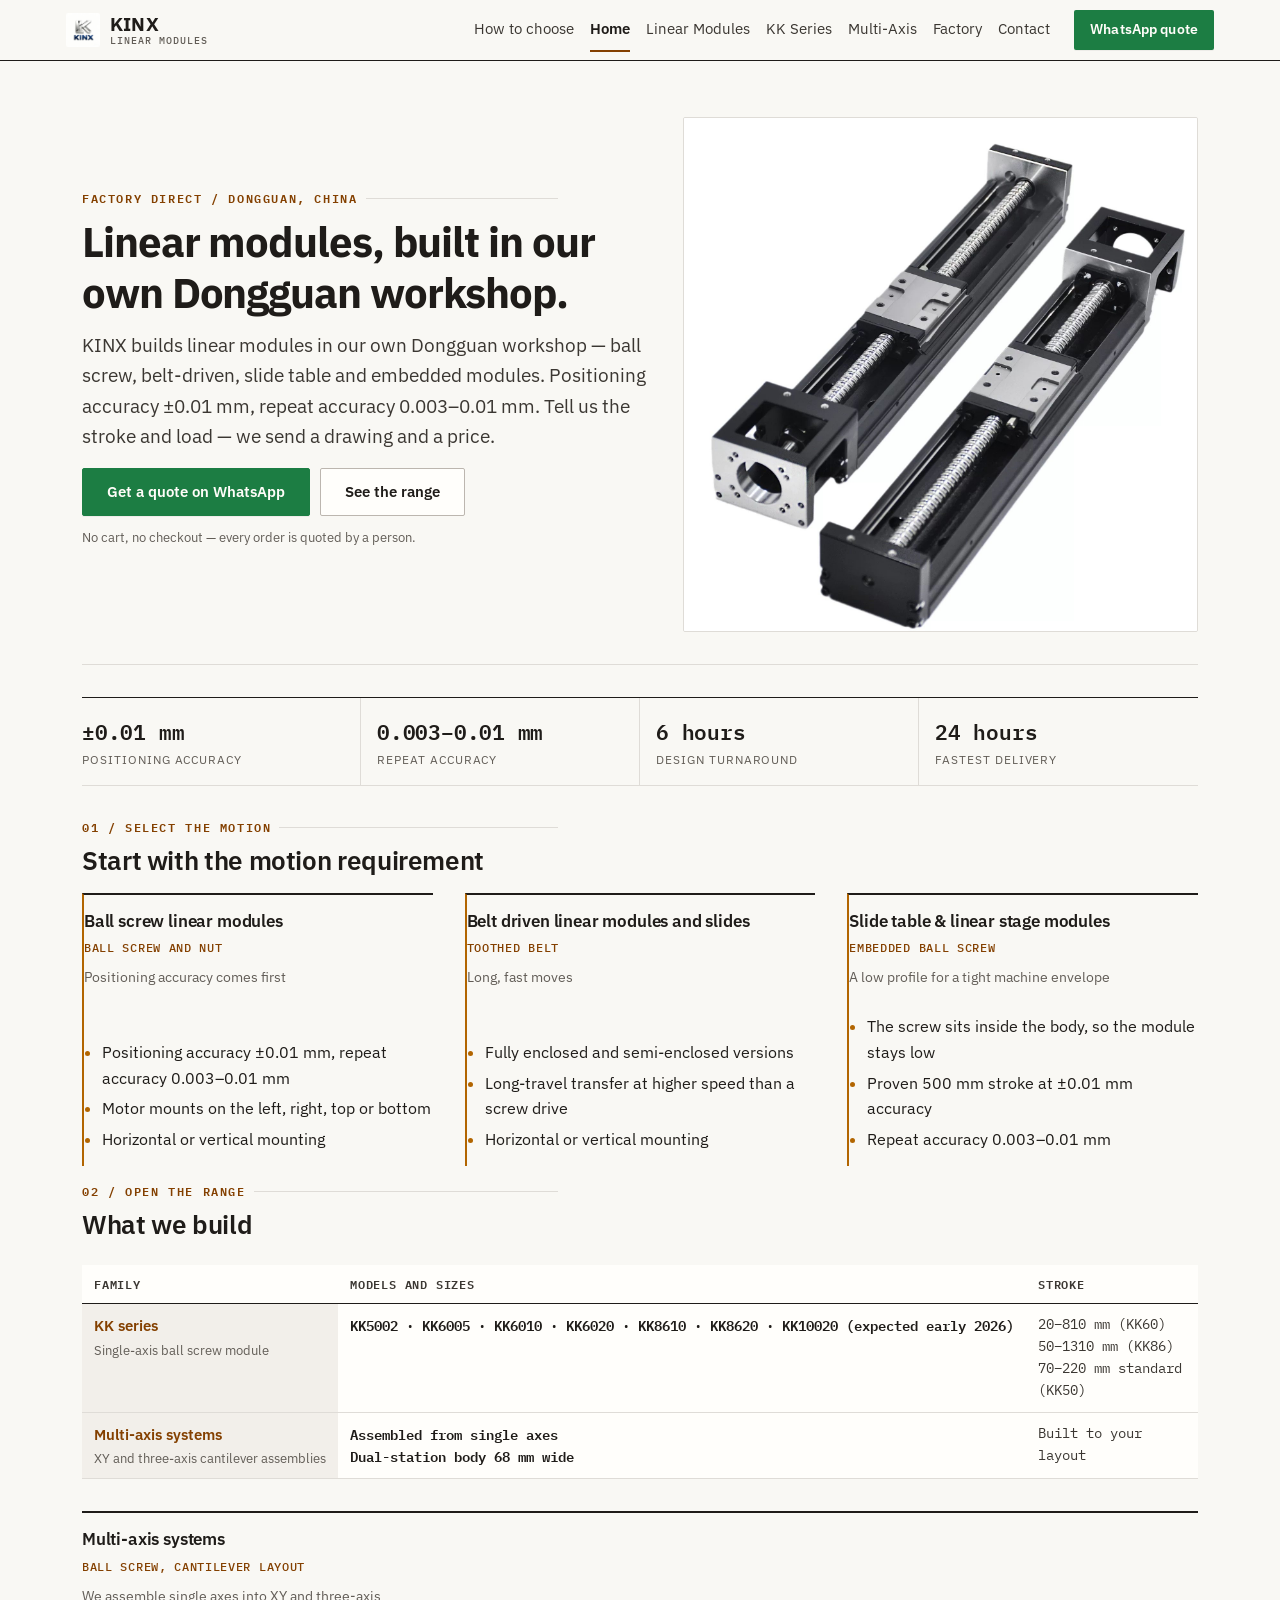
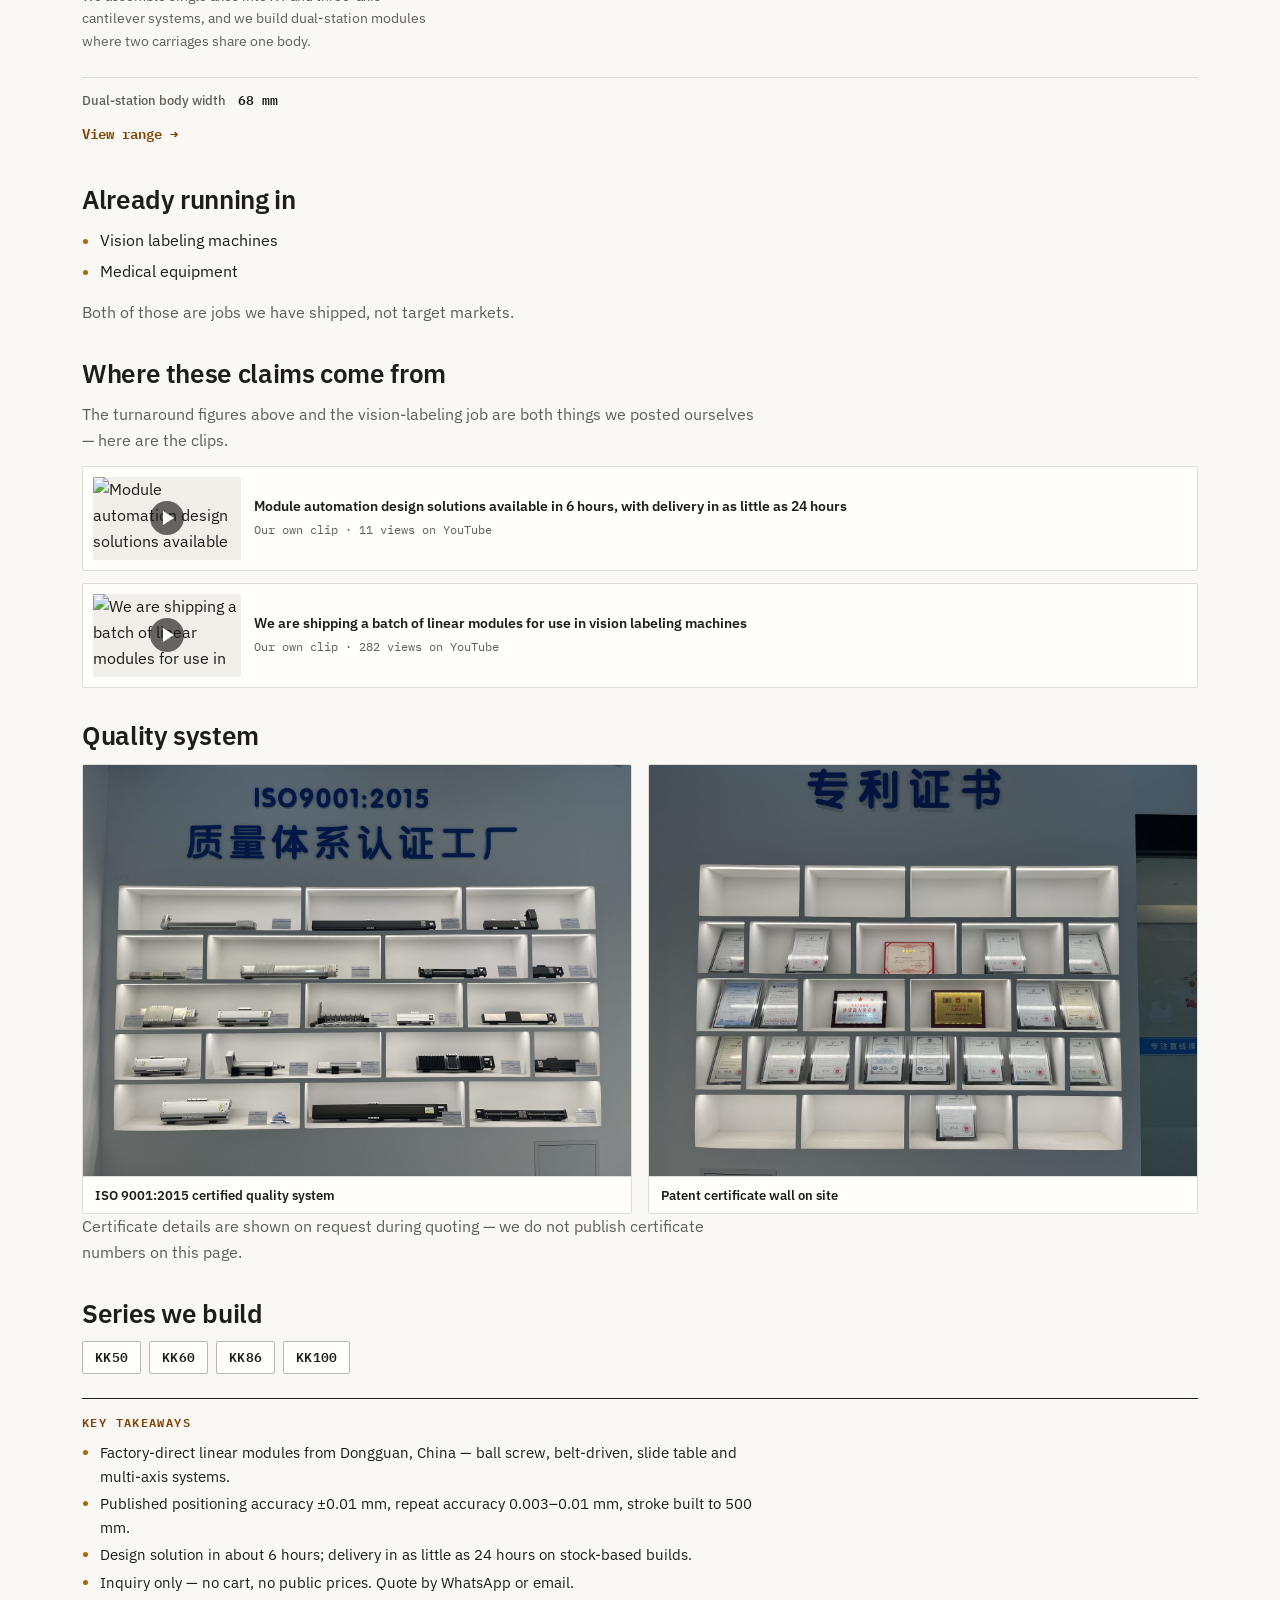
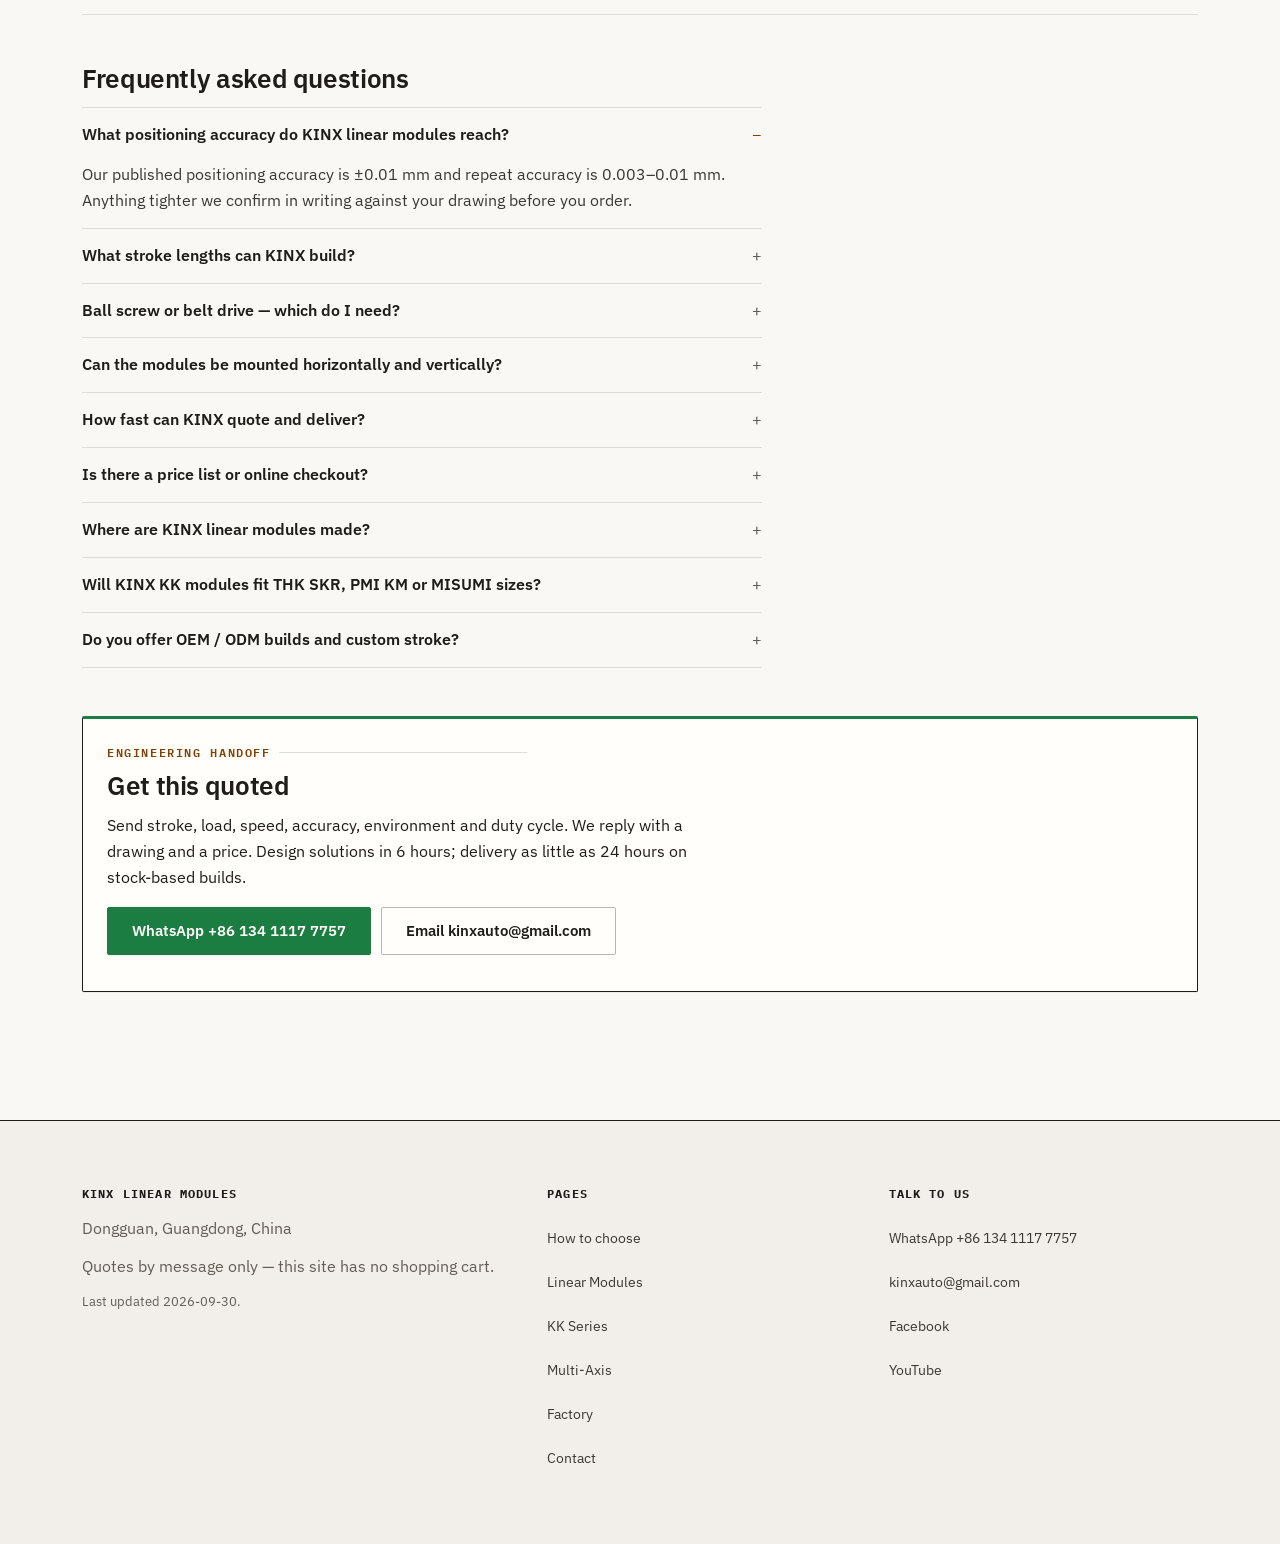
==== index.html @ 72ea3828 "KINX linear modules site — production build Factory-direct linear modules from Dongguan, China. 10 p" ====
<!DOCTYPE html>
<html lang="en"><head>
<meta charset="utf-8">
<meta name="viewport" content="width=device-width,initial-scale=1">
<title>KINX Linear Modules — Factory in Dongguan, China</title>
<meta name="description" content="Factory-direct linear modules from Dongguan, China. Ball screw, belt-driven and slide table modules for testing machines, packaging equipment and…">
<link rel="icon" href="assets/kinx-favicon.jpg" type="image/jpeg">
<link rel="canonical" href="https://hello532.github.io/kinxfa/">
<meta property="og:type" content="website">
<meta property="og:title" content="KINX Linear Modules — Factory in Dongguan, China">
<meta property="og:description" content="Factory-direct linear modules from Dongguan, China. Ball screw, belt-driven and slide table modules for testing machines, packaging equipment and gantry automation systems. ±0.01 mm accuracy, design in 6 hours. No online checkout.">
<meta property="og:image" content="https://hello532.github.io/kinxfa/assets/kinx-322.jpg">
<meta property="og:locale" content="en">
<meta name="twitter:card" content="summary_large_image">
<link rel="stylesheet" href="style.css">
<script type="application/ld+json">{"@context":"https://schema.org","@graph":[{"@type":"Organization","@id":"https://hello532.github.io/kinxfa/#org","name":"KINX","alternateName":"KINX Linear Modules","url":"https://hello532.github.io/kinxfa/","address":{"@type":"PostalAddress","addressLocality":"Dongguan","addressRegion":"Guangdong","addressCountry":"CN"},"email":"kinxauto@gmail.com","telephone":"+8613411177757","contactPoint":{"@type":"ContactPoint","contactType":"sales","telephone":"+8613411177757","email":"kinxauto@gmail.com","availableLanguage":["en","zh"]},"sameAs":["https://www.facebook.com/kinx.linearmodules","https://www.youtube.com/@KINXFA"],"knowsAbout":["Linear modules","Ball screw modules","Belt driven modules","Slide table modules"]},{"@type":"WebSite","@id":"https://hello532.github.io/kinxfa/#site","url":"https://hello532.github.io/kinxfa/","name":"KINX Linear Modules","publisher":{"@id":"https://hello532.github.io/kinxfa/#org"},"inLanguage":"en","dateModified":"2026-09-30"},{"@type":"FAQPage","mainEntity":[{"@type":"Question","name":"What positioning accuracy do KINX linear modules reach?","acceptedAnswer":{"@type":"Answer","text":"Our published positioning accuracy is ±0.01 mm and repeat accuracy is 0.003–0.01 mm. Anything tighter we confirm in writing against your drawing before you order."}},{"@type":"Question","name":"What stroke lengths can KINX build?","acceptedAnswer":{"@type":"Answer","text":"We have built and published strokes up to 500 mm. Our KK60 and KK86 modules are built to order across 20–810 mm and 50–1310 mm — any length in range, confirmed on a drawing."}},{"@type":"Question","name":"Ball screw or belt drive — which do I need?","acceptedAnswer":{"@type":"Answer","text":"Long, fast moves favour a belt drive; where positioning accuracy comes first, a ball screw is the better choice — a screw pushed too long and too fast will whip. Tell us the stroke, the speed and the accuracy you need and we recommend the drive."}},{"@type":"Question","name":"Can the modules be mounted horizontally and vertically?","acceptedAnswer":{"@type":"Answer","text":"Yes. Horizontal and vertical mounting are both supported. Tell us the orientation and duty cycle so we size the drive correctly."}},{"@type":"Question","name":"How fast can KINX quote and deliver?","acceptedAnswer":{"@type":"Answer","text":"We return a design solution in about 6 hours and can deliver in as little as 24 hours on stock-based builds."}},{"@type":"Question","name":"Is there a price list or online checkout?","acceptedAnswer":{"@type":"Answer","text":"No. KINX is a factory-direct inquiry site with no cart and no public prices. Send stroke, load and orientation by WhatsApp or email and we reply with a drawing and a price."}},{"@type":"Question","name":"Where are KINX linear modules made?","acceptedAnswer":{"@type":"Answer","text":"They are built in our own workshop in Dongguan, Guangdong, China, under an ISO 9001:2015 quality system."}},{"@type":"Question","name":"Will KINX KK modules fit THK SKR, PMI KM or MISUMI sizes?","acceptedAnswer":{"@type":"Answer","text":"Our KK sizes are built to match the mounting dimensions and combined height of the equivalent THK SKR / KR, PMI KM and MISUMI C-KS sizes. We state matching dimensions, not verified interchange — send the brand and part number and we confirm the dimension table on your drawing before you commit. We do not supply original-brand packaging or brand-authorisation papers."}},{"@type":"Question","name":"Do you offer OEM / ODM builds and custom stroke?","acceptedAnswer":{"@type":"Answer","text":"Yes. We build custom stroke and mounting structures to your drawing, and OEM / ODM is available. Send the stroke, load, orientation and any mounting constraint and we come back with a drawing and a price."}}]}]}</script>
</head><body>
<a class="skip-link" href="#main">Skip to content</a>
<header role="banner" class="nav"><div class="navin"><a class="brand" href="index.html"><img class="brandlogo" src="assets/kinx-logo.png" alt="KINX logo" width="36" height="36" loading="eager" decoding="async"><span class="brandtxt">KINX<span>Linear Modules</span></span></a><nav class="links" aria-label="Main"><a href="how-to-choose.html">How to choose</a><a href="index.html" class="on">Home</a><a href="linear-modules.html">Linear Modules</a><a href="kk-modules.html">KK Series</a><a href="multi-axis-systems.html">Multi-Axis</a><a href="factory.html">Factory</a><a href="contact.html">Contact</a></nav><a class="cta" href="https://wa.me/8613411177757?text=Hi%20KINX%2C%20I%20need%20a%20quote%20for%20a%20linear%20module." rel="noopener noreferrer" target="_blank" aria-label="Get a quote on WhatsApp">WhatsApp quote</a></div></header>
<main id="main" class="wrap page page--home">
<section class="hero">
  <div class="herotext">
    <p class="eyebrow">FACTORY DIRECT / DONGGUAN, CHINA</p>
    <h1>Linear modules, built in our own Dongguan workshop.</h1>
    <p class="lead">KINX builds linear modules in our own Dongguan workshop — ball screw,
      belt-driven, slide table and embedded modules. Positioning
      accuracy ±0.01 mm, repeat accuracy 0.003–0.01 mm. Tell us the stroke and
      load — we send a drawing and a price.</p>
    <div class="qbtns">
      <a class="btn wa" href="https://wa.me/8613411177757?text=Hi%20KINX%2C%20I%20need%20a%20quote%20for%20a%20linear%20module." rel="noopener noreferrer" target="_blank" aria-label="Get a quote on WhatsApp">Get a quote on WhatsApp</a>
      <a class="btn" href="linear-modules.html">See the range</a>
    </div>
    <p class="micro">No cart, no checkout — every order is quoted by a person.</p>
  </div>
  <figure class="heroimg"><img src="assets/kinx-322.jpg" alt="KINX ball screw linear module with slide table" loading="eager" decoding="async" width="1600" height="1600"></figure>
</section>

<section class="strip" aria-label="Published figures">
  <div><b>±0.01 mm</b><span>positioning accuracy</span></div>
  <div><b>0.003–0.01 mm</b><span>repeat accuracy</span></div>
  <div><b>6 hours</b><span>design turnaround</span></div>
  <div><b>24 hours</b><span>fastest delivery</span></div>
</section>

<section>
  <div class="section-head"><p class="eyebrow">01 / SELECT THE MOTION</p><h2>Start with the motion requirement</h2></div>
  <div class="pgrid choice-grid"><div class="pcard txt choice-card"><h3>Ball screw linear modules</h3><p class="drv">Ball screw and nut</p><p class="mut">Positioning accuracy comes first</p><ul class="bul"><li>Positioning accuracy ±0.01 mm, repeat accuracy 0.003–0.01 mm</li><li>Motor mounts on the left, right, top or bottom</li><li>Horizontal or vertical mounting</li></ul></div><div class="pcard txt choice-card"><h3>Belt driven linear modules and slides</h3><p class="drv">Toothed belt</p><p class="mut">Long, fast moves</p><ul class="bul"><li>Fully enclosed and semi-enclosed versions</li><li>Long-travel transfer at higher speed than a screw drive</li><li>Horizontal or vertical mounting</li></ul></div><div class="pcard txt choice-card"><h3>Slide table &amp; linear stage modules</h3><p class="drv">Embedded ball screw</p><p class="mut">A low profile for a tight machine envelope</p><ul class="bul"><li>The screw sits inside the body, so the module stays low</li><li>Proven 500 mm stroke at ±0.01 mm accuracy</li><li>Repeat accuracy 0.003–0.01 mm</li></ul></div></div>
</section>

<section>
  <div class="section-head"><p class="eyebrow">02 / OPEN THE RANGE</p><h2>What we build</h2></div>
  <div class="tsc"><table class="spec kktbl ranktbl"><caption class="sr-only">Linear module families built by KINX</caption><thead><tr><th scope="col">Family</th><th scope="col">Models and sizes</th><th scope="col">Stroke</th></tr></thead><tbody><tr><th scope="row"><a href="kk-modules.html">KK series</a><span class="rowsub">Single-axis ball screw module</span></th><td class="models">KK5002 · KK6005 · KK6010 · KK6020 · KK8610 · KK8620 · KK10020 (expected early 2026)</td><td>20–810 mm (KK60)<br>50–1310 mm (KK86)<br>70–220 mm standard (KK50)</td></tr><tr><th scope="row"><a href="multi-axis-systems.html">Multi-axis systems</a><span class="rowsub">XY and three-axis cantilever assemblies</span></th><td class="models">Assembled from single axes<br>Dual-station body 68 mm wide</td><td>Built to your layout</td></tr></tbody></table></div>
  <div class="pgrid range-grid"><a class="pcard txt range-card" href="multi-axis-systems.html"><h3>Multi-axis systems</h3><p class="drv">Ball screw, cantilever layout</p><p class="mut">We assemble single axes into XY and three-axis cantilever systems, and we build dual-station modules where two carriages share one body.</p><dl class="kv"><dt>Dual-station body width</dt><dd>68 mm</dd></dl><span class="more">View range &rarr;</span></a></div>
</section>

<section class="two">
  <div>
    <h2>Already running in</h2>
    <ul class="bul"><li>Vision labeling machines</li><li>Medical equipment</li></ul>
    <p class="mut">Both of those are jobs we have shipped, not target markets.</p>
    <h2>Where these claims come from</h2>
    <p class="mut">The turnaround figures above and the vision-labeling job are both things we
      posted ourselves — here are the clips.</p>
    <div class="vgrid"><a class="vcard" href="https://www.youtube.com/watch?v=16T53HyQXjs" rel="noopener noreferrer" target="_blank" referrerpolicy="no-referrer"><span class="vthumb"><img src="https://i.ytimg.com/vi/16T53HyQXjs/hqdefault.jpg" alt="Module automation design solutions available in 6 hours, with delivery in as little as 24 hours" width="480" height="360" loading="lazy" decoding="async" referrerpolicy="no-referrer"><span class="vplay" aria-hidden="true"></span></span><span class="vmeta"><b>Module automation design solutions available in 6 hours, with delivery in as little as 24 hours</b><em>Our own clip &middot; 11 views on YouTube</em></span></a><a class="vcard" href="https://www.youtube.com/watch?v=_e8v8en61SQ" rel="noopener noreferrer" target="_blank" referrerpolicy="no-referrer"><span class="vthumb"><img src="https://i.ytimg.com/vi/_e8v8en61SQ/hqdefault.jpg" alt="We are shipping a batch of linear modules for use in vision labeling machines" width="480" height="360" loading="lazy" decoding="async" referrerpolicy="no-referrer"><span class="vplay" aria-hidden="true"></span></span><span class="vmeta"><b>We are shipping a batch of linear modules for use in vision labeling machines</b><em>Our own clip &middot; 282 views on YouTube</em></span></a></div>
  </div>
  <div>
    <h2>Quality system</h2>
    <div class="credrow"><figure class="cred"><img src="assets/kinx-355.jpg" alt="ISO 9001:2015 wall signage at the KINX workshop" loading="lazy" decoding="async" width="1600" height="1200"><figcaption>ISO 9001:2015 certified quality system</figcaption></figure><figure class="cred"><img src="assets/kinx-352.jpg" alt="Patent certificate wall inside the KINX factory" loading="lazy" decoding="async" width="1600" height="1200"><figcaption>Patent certificate wall on site</figcaption></figure></div>
    <p class="mut">Certificate details are shown on request during quoting — we do not publish
      certificate numbers on this page.</p>
    <h2>Series we build</h2>
    <ul class="tags"><li>KK50</li><li>KK60</li><li>KK86</li><li>KK100</li></ul>
  </div>
</section>

<aside class="tldr"><h2 class="tldrh">Key takeaways</h2><ul><li>Factory-direct linear modules from Dongguan, China — ball screw, belt-driven, slide table and multi-axis systems.</li><li>Published positioning accuracy ±0.01 mm, repeat accuracy 0.003–0.01 mm, stroke built to 500 mm.</li><li>Design solution in about 6 hours; delivery in as little as 24 hours on stock-based builds.</li><li>Inquiry only — no cart, no public prices. Quote by WhatsApp or email.</li></ul></aside>

<section class="faq"><h2>Frequently asked questions</h2><details class="qa" open><summary>What positioning accuracy do KINX linear modules reach?</summary><p>Our published positioning accuracy is ±0.01 mm and repeat accuracy is 0.003–0.01 mm. Anything tighter we confirm in writing against your drawing before you order.</p></details><details class="qa"><summary>What stroke lengths can KINX build?</summary><p>We have built and published strokes up to 500 mm. Our KK60 and KK86 modules are built to order across 20–810 mm and 50–1310 mm — any length in range, confirmed on a drawing.</p></details><details class="qa"><summary>Ball screw or belt drive — which do I need?</summary><p>Long, fast moves favour a belt drive; where positioning accuracy comes first, a ball screw is the better choice — a screw pushed too long and too fast will whip. Tell us the stroke, the speed and the accuracy you need and we recommend the drive.</p></details><details class="qa"><summary>Can the modules be mounted horizontally and vertically?</summary><p>Yes. Horizontal and vertical mounting are both supported. Tell us the orientation and duty cycle so we size the drive correctly.</p></details><details class="qa"><summary>How fast can KINX quote and deliver?</summary><p>We return a design solution in about 6 hours and can deliver in as little as 24 hours on stock-based builds.</p></details><details class="qa"><summary>Is there a price list or online checkout?</summary><p>No. KINX is a factory-direct inquiry site with no cart and no public prices. Send stroke, load and orientation by WhatsApp or email and we reply with a drawing and a price.</p></details><details class="qa"><summary>Where are KINX linear modules made?</summary><p>They are built in our own workshop in Dongguan, Guangdong, China, under an ISO 9001:2015 quality system.</p></details><details class="qa"><summary>Will KINX KK modules fit THK SKR, PMI KM or MISUMI sizes?</summary><p>Our KK sizes are built to match the mounting dimensions and combined height of the equivalent THK SKR / KR, PMI KM and MISUMI C-KS sizes. We state matching dimensions, not verified interchange — send the brand and part number and we confirm the dimension table on your drawing before you commit. We do not supply original-brand packaging or brand-authorisation papers.</p></details><details class="qa"><summary>Do you offer OEM / ODM builds and custom stroke?</summary><p>Yes. We build custom stroke and mounting structures to your drawing, and OEM / ODM is available. Send the stroke, load, orientation and any mounting constraint and we come back with a drawing and a price.</p></details></section>

<div class="qbox"><p class="eyebrow">ENGINEERING HANDOFF</p><h2>Get this quoted</h2><p>Send stroke, load, speed, accuracy, environment and duty cycle. We reply with a drawing and a price. Design solutions in 6 hours; delivery as little as 24 hours on stock-based builds.</p><div class="qbtns"><a class="btn wa" href="https://wa.me/8613411177757?text=Hi%20KINX%2C%20I%20need%20a%20quote%20for%20a%20linear%20module.%20Stroke%3A%20___%20mm.%20Load%3A%20___%20kg.%20Orientation%3A%20horizontal/vertical.%20Speed%3A%20___%20mm/s.%20Repeat%20accuracy%3A%20___%20mm.%20Environment%3A%20dust%20/%20chips%20/%20corrosion%3F%20Cycles%3A%20___%20/min." rel="noopener noreferrer" target="_blank" aria-label="Get a quote on WhatsApp">WhatsApp +86 134 1117 7757</a><a class="btn" href="mailto:kinxauto@gmail.com?subject=Quote%20request%20%E2%80%94%20linear%20module&body=Hello%20KINX%2C%0A%0APlease%20quote%20the%20following%3A%0A%0A1.%20Stroke%20%28mm%29%3A%20%0A2.%20Payload%20%28kg%29%20and%20orientation%20%28horizontal%20%2F%20vertical%29%3A%20%0A3.%20Speed%20%28mm%2Fs%29%3A%20%0A4.%20Repeat%20accuracy%20%28mm%29%3A%20%0A5.%20Environment%20%28dust%20%2F%20chips%20%2F%20glue%20%2F%20corrosion%3F%29%3A%20%0A6.%20Drive%20preference%20%28ball%20screw%20%2F%20belt%20%2F%20your%20recommendation%29%3A%20%0A7.%20Duty%20cycle%20%28cycles%20per%20minute%2C%20hours%20per%20day%29%3A%20%0A8.%20Quantity%3A%20%0A%0AThank%20you.">Email kinxauto@gmail.com</a></div></div>
</main>
<footer role="contentinfo" class="foot"><div class="footin"><div class="fcol"><b>KINX Linear Modules</b><p class="mut">Dongguan, Guangdong, China</p><p class="mut">Quotes by message only — this site has no shopping cart.</p><p class="micro">Last updated 2026-09-30.</p></div><div class="fcol"><b>Pages</b><div class="flinks"><a href="how-to-choose.html">How to choose</a><a href="linear-modules.html">Linear Modules</a><a href="kk-modules.html">KK Series</a><a href="multi-axis-systems.html">Multi-Axis</a><a href="factory.html">Factory</a><a href="contact.html">Contact</a></div></div><div class="fcol"><b>Talk to us</b><a href="https://wa.me/8613411177757?text=Hi%20KINX%2C%20I%20need%20a%20quote%20for%20a%20linear%20module." rel="noopener" target="_blank">WhatsApp +86 134 1117 7757</a><a href="mailto:kinxauto@gmail.com">kinxauto@gmail.com</a><a href="https://www.facebook.com/kinx.linearmodules" rel="noopener noreferrer" target="_blank">Facebook</a><a href="https://www.youtube.com/@KINXFA" rel="noopener noreferrer" target="_blank">YouTube</a></div></div></footer>
</body></html>
---- style.css ----
@import url('https://fonts.googleapis.com/css2?family=IBM+Plex+Sans:ital,wght@0,400;0,500;0,600;0,700;1,400&family=IBM+Plex+Mono:wght@400;500;600&display=swap');

/* =============================================================== 设计 token
 * oklch：感知均匀，亮暗两端同色相漂移更小。
 * 中性色取 hue 80（暖纸）而不是 250（冷蓝）：工程车间里的白纸、图纸、
 * 磷化件都是暖调，冷蓝灰会把站点推回通用 SaaS 模板的观感。
 * 琥珀只做一件事——标记与强调；正文链接用更深的青铜色保证 4.5:1 对比。
 */
:root{
  /* 面 */
  --bg:oklch(97.8% 0.005 85);          /* 暖纸底 */
  --surface:oklch(99.6% 0.003 85);     /* 抬升面 */
  --soft:oklch(95.4% 0.008 82);        /* 浅陷面：表头、内嵌块 */
  --sunken:oklch(93.2% 0.010 80);      /* 更深陷面：证据条 */

  /* 墨 */
  --ink:oklch(23% 0.008 70);           /* 石墨主文 */
  --ink-2:oklch(34% 0.010 70);         /* 次级正文 */
  --muted:oklch(48% 0.011 72);         /* 弱化说明 */
  --faint:oklch(60% 0.010 75);         /* 极弱元数据 */

  /* 线 */
  --line:oklch(89.5% 0.008 80);
  --line-strong:oklch(78% 0.012 75);
  --line-ink:oklch(23% 0.008 70);      /* 强调规则线（表头、章节顶线） */

  /* 强调 */
  --accent:oklch(45% 0.115 55);        /* 青铜：正文链接、可读强调 */
  --accent-hi:oklch(58% 0.150 68);     /* 琥珀：标记、刻度、hover 线（对底色 ≥3:1） */
  --accent-soft:oklch(95% 0.035 78);   /* 琥珀底纹 */
  --accent-ink:oklch(99.5% 0.006 85);  /* 深底上的字 */

  /* 语义 */
  --wa:oklch(52% 0.125 152);           /* WhatsApp 绿：唯一成单动作 */
  --ok:oklch(50% 0.115 152);
  --warn:oklch(60% 0.130 68);
  --danger:oklch(50% 0.180 28);

  /* 形状：近方角。工业图纸与型材端面都不是圆角矩形。 */
  --radius:2px;
  --max:1180px;
  --measure:68ch;

  /* 字体 */
  --sans:"IBM Plex Sans",-apple-system,BlinkMacSystemFont,"Segoe UI",Roboto,
    Helvetica,Arial,"Noto Sans SC",sans-serif;
  --mono:"IBM Plex Mono",ui-monospace,SFMono-Regular,Menlo,Consolas,monospace;

  /* 8 点间距刻度：集中管理，消除散落的魔法数字 */
  --space-1:4px;--space-2:8px;--space-3:12px;--space-4:16px;
  --space-5:24px;--space-6:32px;--space-7:48px;--space-8:64px;--space-9:96px;

  /* 运动：短、直、无回弹。工程界面不需要性格。 */
  --dur-1:120ms;--dur-2:200ms;--ease:cubic-bezier(.2,.6,.35,1);

  /* 深度：规则线优先，投影只在真正抬升处（导航、跳转链接）使用 */
  --lift-1:0 1px 0 oklch(23% 0.008 70 / .05);
  --lift-2:0 2px 10px oklch(23% 0.008 70 / .10);
}

/* =============================================================== 状态基线
 * 这些规则是站点级契约：任何组件只要带上对应属性就自动获得正确表现。
 */
[aria-busy="true"]{cursor:progress;opacity:.72}
[aria-busy="true"]::after{content:"";display:inline-block;width:.7em;height:.7em;
  margin-left:.5em;border:2px solid currentColor;border-top-color:transparent;
  border-radius:50%;vertical-align:-.05em;animation:kinx-spin .7s linear infinite}
@keyframes kinx-spin{to{transform:rotate(360deg)}}
[aria-invalid="true"]{border-color:var(--danger)!important;
  outline:2px solid var(--danger);outline-offset:1px}
[aria-disabled="true"],[disabled]{opacity:.5;cursor:not-allowed;pointer-events:none}
[aria-current="page"]{font-weight:600}

*{box-sizing:border-box}
html{-webkit-text-size-adjust:100%;scroll-behavior:smooth}
@media (prefers-reduced-motion: reduce){
  html{scroll-behavior:auto}
  *,*::before,*::after{transition:none!important;animation:none!important;
    scroll-behavior:auto!important}
}

body{margin:0;
  font:16px/1.62 var(--sans);
  color:var(--ink);background:var(--bg);
  text-rendering:optimizeLegibility;-webkit-font-smoothing:antialiased;
  font-synthesis:none;font-feature-settings:"kern" 1,"liga" 1}

img,svg,video{max-width:100%;height:auto;display:block}
a{color:var(--accent);text-decoration:none;
  text-underline-offset:.18em;text-decoration-thickness:1px}
a:hover{text-decoration:underline;text-decoration-color:var(--accent-hi)}
a:active{color:var(--ink)}
a:focus-visible{outline:2px solid var(--accent);outline-offset:2px;border-radius:var(--radius)}
button:active,[role="button"]:active{transform:translateY(1px)}

/* 只给屏幕阅读器看的文本（spec 表 caption 用） */
.sr-only{position:absolute;width:1px;height:1px;padding:0;margin:-1px;
  overflow:hidden;clip:rect(0 0 0 0);white-space:nowrap;border:0}

/* 跳到正文：视觉上隐藏，Tab 聚焦时滑入可见 —— 键盘用户每次免扫导航 */
.skip-link{position:absolute;left:var(--space-4);top:var(--space-2);z-index:200;
  transform:translateY(-180%);
  background:var(--ink);color:var(--accent-ink);
  padding:var(--space-2) var(--space-4);border-radius:var(--radius);
  font-weight:600;font-size:14px;transition:transform var(--dur-2) var(--ease)}
.skip-link:focus{transform:translateY(0);outline:2px solid var(--accent-hi);outline-offset:2px}

::selection{background:var(--accent-soft);color:var(--ink)}
:focus-visible{outline:2px solid var(--accent);outline-offset:2px;border-radius:var(--radius)}

/* =============================================================== 排版
 * clamp() 流体字阶：320px 手机到 1440px 桌面之间无断点连续缩放。
 * 数字、型号、章节编号一律走 --mono + tabular-nums，列对齐不抖动。
 */
h1,h2,h3,h4{line-height:1.22;margin:0;font-weight:600;letter-spacing:-.014em}
h1{font-size:clamp(27px,4.1vw,42px);margin-bottom:var(--space-3);letter-spacing:-.026em;
  font-weight:700;max-width:24ch}
h2{font-size:clamp(20px,2.3vw,26px);margin:var(--space-6) 0 var(--space-3);max-width:34ch}
h3{font-size:17px;margin:var(--space-3) 0 var(--space-2);font-weight:600}
h4{font-size:15px;margin:var(--space-3) 0 var(--space-2);font-weight:600}
p{margin:0 0 var(--space-3);max-width:var(--measure)}

/* 章节标签：紧凑大写等宽 + 琥珀短划线。全站唯一的「装饰」就是这条线。 */
.eyebrow{margin:0 0 var(--space-2);font-family:var(--mono);font-size:11.5px;font-weight:600;
  letter-spacing:.14em;text-transform:uppercase;color:var(--accent);
  display:flex;align-items:center;gap:var(--space-2)}
.eyebrow::after{content:"";flex:1;height:1px;background:var(--line);min-width:var(--space-5)}
.section-head{max-width:var(--measure);margin-bottom:var(--space-4)}
.section-head h2{margin-top:0}
.section-head+.pgrid,.section-head+.choice-grid,.section-head+.range-grid{margin-top:0}

.mut{color:var(--muted)}
.micro{color:var(--muted);font-size:13px;line-height:1.55;max-width:var(--measure)}
.lead{font-size:clamp(16.5px,1.85vw,19px);line-height:1.6;color:var(--ink-2);
  max-width:62ch}

/* 等宽数字：规格表、统计条、参数行、元数据统一走这套，列对齐不抖动 */
.strip b,.strip span,table.spec,.kv dt,.kv dd,.drv,.vmeta em,.meta,.micro,
.tags li,.btn,.cta,.tsc,.eyebrow,.crumb,.crumbs,dl.kv,dl.meta,.fields span,
.fcol .micro,figcaption{
  font-variant-numeric:tabular-nums;font-feature-settings:"kern" 1,"tnum" 1}

.wrap{max-width:var(--max);margin:0 auto;padding:var(--space-5) var(--space-4) var(--space-8)}
.page{min-height:60vh}

/* =============================================================== 导航 */
.nav{position:sticky;top:0;z-index:50;background:oklch(97.8% 0.005 85 / .95);
  backdrop-filter:saturate(1.4) blur(10px);border-bottom:1px solid var(--line-ink)}
.navin{max-width:var(--max);margin:0 auto;padding:var(--space-2) var(--space-4);
  display:flex;align-items:center;gap:var(--space-4);flex-wrap:wrap}
.brand{display:flex;align-items:center;gap:10px;font-weight:700;font-size:19px;
  color:var(--ink);letter-spacing:.01em;flex:none}
.brand:hover{text-decoration:none;color:var(--ink)}
.brandlogo{width:34px;height:34px;border-radius:var(--radius);flex:none}
.brandtxt{display:flex;flex-direction:column;line-height:1.12}
.brandtxt span{font-family:var(--mono);font-weight:500;font-size:10px;color:var(--muted);
  letter-spacing:.1em;text-transform:uppercase}
.links{display:flex;gap:var(--space-4);flex-wrap:wrap;margin-left:auto;align-items:center}
.links a{color:var(--ink-2);font-size:14.5px;padding:var(--space-2) 0;
  min-height:44px;display:inline-flex;align-items:center;
  border-bottom:2px solid transparent;transition:border-color var(--dur-1) var(--ease)}
.links a:hover{color:var(--ink);text-decoration:none;border-bottom-color:var(--accent-hi)}
.links a.on{border-bottom-color:var(--accent);color:var(--ink);font-weight:600}
.nav .cta{background:var(--wa);color:var(--accent-ink);padding:9px var(--space-4);
  border-radius:var(--radius);font-weight:600;font-size:13.5px;white-space:nowrap;
  letter-spacing:.01em;box-shadow:var(--lift-1)}
.nav .cta:hover{text-decoration:none;filter:brightness(1.08)}
.nav .cta:active{filter:brightness(.92);transform:translateY(1px)}

/* =============================================================== 面包屑
 * 站点同时存在 .crumb（正文内联，产品/KK 页）与 .crumbs（渲染层 <ol> 版本）。
 * 两者共用同一视觉，避免同类元素出现两种样式。
 */
.crumb,.crumbs{margin:0 0 var(--space-4);font-family:var(--mono);font-size:12.5px;
  color:var(--muted);letter-spacing:.01em}
.crumbs ol{list-style:none;display:flex;flex-wrap:wrap;gap:var(--space-2);
  margin:0;padding:0;align-items:center}
.crumbs li{display:flex;align-items:center;gap:var(--space-2)}
.crumbs li:not(:last-child)::after{content:"/";color:var(--line-strong)}
/* 面包屑也是真实导航：小屏上给足点按高度，否则手机上几乎点不中 */
.crumbs a,.crumb a{color:var(--muted);display:inline-flex;align-items:center;
  min-height:44px}
@media (min-width:900px){.crumbs a,.crumb a{min-height:32px}}
.crumbs a:hover,.crumb a:hover{color:var(--accent)}
.crumbs [aria-current="page"],.crumb span{color:var(--ink);font-weight:600}

/* =============================================================== 英雄区
 * 左文右图，图上不加卡片边框——图片本身就是证据，不需要相框。
 * 用底部规则线与下一段分隔，而不是圆角容器。
 */
.hero{display:grid;grid-template-columns:1.05fr .95fr;gap:var(--space-6);
  align-items:center;padding:var(--space-2) 0 var(--space-6);
  border-bottom:1px solid var(--line)}
.herotext{min-width:0}
.heroimg{margin:0;background:var(--soft);border:1px solid var(--line);
  border-radius:var(--radius);overflow:hidden}
.qbtns{display:flex;gap:10px;flex-wrap:wrap;margin:var(--space-4) 0 var(--space-3)}

/* =============================================================== 按钮
 * 主动作 = WhatsApp（绿，实心）；次动作 = 站内跳转（描边，方角）。
 * 两者视觉权重必须能一眼分开，否则每个视口都有两个主行动在抢。
 */
.btn{display:inline-block;padding:11px var(--space-5);border-radius:var(--radius);
  border:1px solid var(--line-strong);font-weight:600;font-size:15px;
  color:var(--ink);background:var(--surface);
  transition:border-color var(--dur-1) var(--ease),background var(--dur-1) var(--ease)}
.btn:hover{text-decoration:none;border-color:var(--ink);background:var(--soft)}
.btn:active{background:var(--sunken)}
.btn.wa{background:var(--wa);border-color:var(--wa);color:var(--accent-ink);
  box-shadow:var(--lift-1)}
.btn.wa:hover{filter:brightness(1.08);border-color:var(--wa);color:var(--accent-ink);
  background:var(--wa)}
.btn.wa:active{filter:brightness(.92)}
.cta{background:var(--wa);color:var(--accent-ink);border-radius:var(--radius);font-weight:600}
.btn.block{display:block;text-align:center;margin-bottom:var(--space-2)}

/* =============================================================== 规格轨道
 * 原「统计条」是仪表盘瓷砖，读起来像模板。改成规格轨道：
 * 一条横线 + 等宽数字 + 大写标签，像图纸标题栏。
 */
.strip{display:grid;grid-template-columns:repeat(4,1fr);gap:0;
  border-top:1px solid var(--line-ink);border-bottom:1px solid var(--line);
  margin:var(--space-6) 0 var(--space-6)}
.strip div{padding:var(--space-4) var(--space-4) var(--space-4) 0;
  border-right:1px solid var(--line)}
.strip div:last-child{border-right:0}
.strip div+div{padding-left:var(--space-4)}
.strip b{display:block;font-family:var(--mono);font-size:clamp(17px,2vw,21px);
  font-weight:600;letter-spacing:-.01em;color:var(--ink)}
.strip span{display:block;margin-top:2px;color:var(--muted);font-size:12px;
  text-transform:uppercase;letter-spacing:.08em}

/* =============================================================== 卡片与网格
 * 卡片不再漂浮：顶部一条实线、无投影、方角、hover 时线变琥珀。
 * 选型卡（choice）与产品卡（range）刻意用不同结构，让「选驱动」和
 * 「打开产品页」在读的一瞬间就分开。
 */
.pgrid{display:grid;grid-template-columns:repeat(auto-fit,minmax(250px,1fr));
  gap:var(--space-6);margin:var(--space-4) 0}
.pgrid.cols-2{grid-template-columns:repeat(auto-fit,minmax(320px,1fr))}
.pgrid.cols-3{grid-template-columns:repeat(auto-fit,minmax(240px,1fr))}
.pgrid.cols-4{grid-template-columns:repeat(auto-fit,minmax(200px,1fr))}
.choice-grid,.range-grid{display:grid;gap:var(--space-6);margin:var(--space-4) 0}
.choice-grid{grid-template-columns:repeat(auto-fit,minmax(260px,1fr))}
.range-grid{grid-template-columns:repeat(auto-fit,minmax(280px,1fr))}

.pcard{border-top:2px solid var(--line-ink);padding:var(--space-4) 0 0;
  background:transparent;display:flex;flex-direction:column;color:var(--ink);
  transition:border-color var(--dur-2) var(--ease)}
.pcard:hover{text-decoration:none;border-top-color:var(--accent-hi)}
.pcard h3{margin:0 0 var(--space-2);font-size:17px;letter-spacing:-.01em}
.pcard p{font-size:14px;flex:1;max-width:44ch}
.pcard .more{color:var(--accent);font-weight:600;font-size:13.5px;
  padding-bottom:var(--space-2);margin-top:auto;font-family:var(--mono)}
.pcard.txt{padding:var(--space-4) 0 0}
.pcard .drv{font-family:var(--mono);font-size:11.5px;font-weight:500;color:var(--accent);
  margin:0 0 var(--space-2);text-transform:uppercase;letter-spacing:.06em;flex:none}
.pcard .kv{margin:var(--space-3) 0 var(--space-3);padding:var(--space-3) 0 0;
  border-top:1px solid var(--line);font-size:12.5px;flex:none;
  display:grid;grid-template-columns:auto 1fr;gap:2px var(--space-3)}
.pcard .kv dt{color:var(--muted)}
.pcard .kv dd{margin:0;font-weight:600;font-family:var(--mono)}
/* 选型卡：无链接，用左侧琥珀刻度线标记，读起来像清单条目 */
.choice-card{border-top:2px solid var(--line-ink);border-left:2px solid var(--accent-hi);
  padding-left:var(--space-4)}
.choice-card .bul{margin-bottom:var(--space-2)}
/* 产品卡：可点击，整块是链接，hover 时 h3 变青铜色 */
.range-card h3{transition:color var(--dur-1) var(--ease)}
.range-card:hover h3{color:var(--accent)}

/* =============================================================== 视频卡 */
.vgrid{display:grid;gap:var(--space-3);margin:var(--space-3) 0 var(--space-4)}
.vcard{display:flex;gap:13px;align-items:center;border:1px solid var(--line);
  border-radius:var(--radius);padding:10px;background:var(--surface);color:var(--ink);
  transition:border-color var(--dur-1) var(--ease)}
.vcard:hover{text-decoration:none;border-color:var(--line-strong)}
.vthumb{position:relative;flex:0 0 148px;border-radius:var(--radius);overflow:hidden;
  background:var(--soft)}
.vthumb img{display:block;width:148px;height:83px;object-fit:cover}
.vplay{position:absolute;left:50%;top:50%;transform:translate(-50%,-50%);
  width:34px;height:34px;border-radius:50%;background:oklch(23% 0.008 70 / .66)}
.vplay:after{content:"";position:absolute;left:13px;top:10px;border-style:solid;
  border-width:7px 0 7px 11px;border-color:transparent transparent transparent var(--accent-ink)}
.vmeta{display:block;min-width:0}
.vmeta b{display:block;font-size:14px;line-height:1.4;font-weight:600}
.vmeta em{display:block;font-style:normal;color:var(--muted);font-size:12px;margin-top:3px;
  font-family:var(--mono)}

/* 车间实拍画廊：源图横竖混排，用固定比例 + cover 把行高拉齐，
 * 避免竖图把整行撑成高矮不齐的锯齿。产品细节图不在此规则内。 */
.gallery{display:grid;grid-template-columns:repeat(auto-fit,minmax(180px,1fr));
  gap:var(--space-3);margin:var(--space-3) 0;align-items:start}
.gcard{margin:0;border:1px solid var(--line);border-radius:var(--radius);
  overflow:hidden;background:var(--soft)}
.gcard img{display:block;width:100%;height:auto}
/* 只有在同一容器里同时存在横竖图时才需要拉齐（车间/细节画廊） */
.gallery.even .gcard img{aspect-ratio:4/3;object-fit:cover}
/* 固定列数变体：图数能被列数整除时不留孤行 */
.gallery.three{grid-template-columns:repeat(auto-fit,minmax(200px,1fr))}
@media (min-width:900px){.gallery.three{grid-template-columns:repeat(3,1fr)}}
.gallery.four{grid-template-columns:repeat(auto-fit,minmax(200px,1fr))}
@media (min-width:900px){.gallery.four{grid-template-columns:repeat(4,1fr)}}
.wide{margin:var(--space-6) 0;border:1px solid var(--line);border-radius:var(--radius);
  overflow:hidden;background:var(--surface)}
/* 技术图（如 1600×1480 的电机四向图）原始比例会让桌面端占掉整屏，
 * 限高 + contain，保证完整可读又不抢版面。 */
.wide img{max-height:min(58vh,520px);width:auto;max-width:100%;margin:0 auto;
  object-fit:contain}
.wide figcaption{padding:10px var(--space-4);color:var(--muted);font-size:13.5px;
  border-top:1px solid var(--line);background:var(--surface)}
.credrow{display:grid;grid-template-columns:repeat(auto-fit,minmax(190px,1fr));
  gap:var(--space-4)}
.cred{margin:0;border:1px solid var(--line);border-radius:var(--radius);overflow:hidden;
  background:var(--surface)}
.cred img{aspect-ratio:4/3;object-fit:cover}
.cred figcaption{padding:9px var(--space-3);font-size:12.5px;font-weight:600;
  border-top:1px solid var(--line);line-height:1.45}

/* =============================================================== 规格表
 * 手机端表格横向滚动（.tsc 包裹层），而不是压扁或整表重排。
 * 表头用石墨底线 + 等宽大写，读起来像图纸的标题栏。
 */
.tsc{overflow-x:auto;-webkit-overflow-scrolling:touch}
table.spec{width:100%;border-collapse:collapse;margin:var(--space-2) 0 var(--space-4);
  font-size:14.5px;background:var(--surface)}
table.spec caption{caption-side:top;text-align:left;color:var(--muted);
  font-family:var(--mono);font-size:12px;padding:0 0 var(--space-2);letter-spacing:.02em}
table.spec th,table.spec td{border-bottom:1px solid var(--line);padding:10px var(--space-3);
  text-align:left;vertical-align:top}
table.spec th[scope="col"]{background:var(--surface);font-weight:600;
  font-family:var(--mono);font-size:11.5px;text-transform:uppercase;letter-spacing:.07em;
  color:var(--ink-2);border-bottom:1px solid var(--line-ink)}
table.spec th[scope="row"]{background:var(--soft);font-weight:600;width:46%;color:var(--ink)}
table.spec td{color:var(--ink-2);font-family:var(--mono);font-size:13.5px}
table.spec.kktbl td.models{font-weight:600;white-space:nowrap;color:var(--ink)}
table.spec.kktbl th[scope="row"]{white-space:nowrap}
/* 系列索引表：型号列吃掉剩余宽度，行程列只占内容宽 */
table.ranktbl th[scope="row"]{white-space:normal;width:20%;min-width:150px}
table.ranktbl td.models{white-space:normal;width:48%}
table.ranktbl td:last-child{white-space:normal;width:32%;min-width:150px}
table.ranktbl .rowsub{display:block;font-family:var(--sans);font-weight:400;
  font-size:12.5px;color:var(--muted);margin-top:2px;letter-spacing:0;text-transform:none}
dl.kv{display:grid;grid-template-columns:auto 1fr;gap:var(--space-1) var(--space-4);
  margin:var(--space-2) 0 var(--space-4)}
dl.kv dt{color:var(--muted);font-weight:500}
dl.kv dd{margin:0;font-weight:600}

/* =============================================================== 列表与标签 */
.bul{margin:var(--space-2) 0 var(--space-4);padding-left:18px;max-width:var(--measure)}
.bul li{margin:5px 0}
.bul li::marker{color:var(--accent-hi)}
.bul.cols{columns:2;column-gap:var(--space-6);max-width:none}
.tags{list-style:none;display:flex;gap:var(--space-2);flex-wrap:wrap;
  padding:0;margin:var(--space-2) 0 var(--space-5)}
.tags li{border:1px solid var(--line-strong);border-radius:var(--radius);
  padding:5px 12px;font-weight:600;font-size:13px;background:var(--surface);
  font-family:var(--mono);letter-spacing:.02em}

/* =============================================================== 呼叫框 / FAQ / 限制声明 */
/* 交接面板：全站对比度最高的一块，让「下一步做什么」无法被忽略 */
.qbox{border:1px solid var(--line-ink);border-top:3px solid var(--wa);
  background:var(--surface);border-radius:var(--radius);
  padding:var(--space-5);margin:var(--space-7) 0 0;box-shadow:var(--lift-1)}
.qbox h2{margin-top:0}
.qbox p{max-width:60ch}
/* 诚实边界：琥珀左线 + 陷面，读起来像图纸上的注记区 */
.limits{border-left:3px solid var(--accent-hi);padding:var(--space-4) var(--space-4) var(--space-1);
  background:var(--sunken);border-radius:0 var(--radius) var(--radius) 0;
  margin:var(--space-6) 0}
.limits h2{margin-top:0}
/* 决策单：紧凑、等宽、编号式，用于「要点」而非营销 */
.tldr{border-top:1px solid var(--line-ink);border-bottom:1px solid var(--line);
  background:transparent;border-radius:0;
  padding:var(--space-4) 0;margin:var(--space-5) 0 var(--space-3)}
.tldr .tldrh{font-family:var(--mono);font-size:11.5px;text-transform:uppercase;
  letter-spacing:.12em;color:var(--accent);margin:0 0 var(--space-3);font-weight:600}
.tldr ul{margin:0;padding-left:18px;max-width:var(--measure)}
.tldr li{margin:var(--space-1) 0;font-size:14.5px}
.tldr li::marker{color:var(--accent-hi)}
.faq{margin:var(--space-7) 0 0;max-width:var(--measure)}
.faq h2{max-width:none}
.faq .qa{border-top:1px solid var(--line)}
.faq .qa:last-child{border-bottom:1px solid var(--line)}
.faq .qa summary{cursor:pointer;padding:14px 0;margin:0;font-size:16px;font-weight:600;
  list-style:none;min-height:44px;display:flex;align-items:center;
  transition:color var(--dur-1) var(--ease)}
.faq .qa summary:hover{color:var(--accent)}
.faq .qa summary::-webkit-details-marker{display:none}
.faq .qa summary::after{content:"+";margin-left:auto;padding-left:var(--space-3);
  color:var(--muted);font-weight:400;font-family:var(--mono)}
.faq .qa[open]>summary::after{content:"–";color:var(--accent)}
.faq .qa p{margin:0;padding:0 0 14px;color:var(--ink-2);max-width:var(--measure)}

/* =============================================================== 联系页
 * 左：要发什么（编号清单）；右：怎么发（高对比交接卡）
 */
.fields{margin:var(--space-2) 0 var(--space-4);padding-left:20px;max-width:var(--measure);
  counter-reset:field}
.fields li{margin:10px 0}
.fields b{display:block;font-weight:600}
.fields span{color:var(--muted);font-size:13.5px}
.contactcard{border:1px solid var(--line-ink);border-top:3px solid var(--wa);
  border-radius:var(--radius);padding:var(--space-5);background:var(--surface);
  box-shadow:var(--lift-1)}
.contactcard h2{margin-top:0}
dl.meta{margin:var(--space-4) 0 var(--space-2);font-size:13.5px}
dl.meta dt{font-family:var(--mono);font-weight:600;font-size:11.5px;text-transform:uppercase;
  letter-spacing:.07em;color:var(--muted);margin-top:10px}
dl.meta dd{margin:2px 0 0;color:var(--ink)}

/* =============================================================== 页脚 */
.foot{border-top:1px solid var(--line-ink);background:var(--soft);margin-top:var(--space-6)}
.footin{max-width:var(--max);margin:0 auto;padding:var(--space-7) var(--space-4);
  display:grid;grid-template-columns:1.4fr 1fr 1fr;gap:var(--space-6)}
.fcol b{display:block;margin-bottom:var(--space-3);font-family:var(--mono);
  font-size:11.5px;text-transform:uppercase;letter-spacing:.1em;color:var(--ink)}
.fcol a{display:flex;align-items:center;min-height:44px;color:var(--ink-2);
  font-size:14px;padding:0}
.fcol a:hover{color:var(--accent)}
.flinks{display:flex;flex-direction:column}
.fcol .micro{color:var(--muted)}

/* =============================================================== 打印
 * 工程师会把规格页打印出来签字/比对，所以要干净落地：去掉导航与按钮，
 * 黑字白底，表格不断行。
 */
@media print{
  .nav,.foot,.cta,.qbtns,.btn,.skip-link,.vplay{display:none!important}
  body{background:#fff;color:#000;font-size:11pt}
  .wrap{max-width:none;padding:0}
  .hero,.two{grid-template-columns:1fr 1fr}
  .strip{grid-template-columns:repeat(4,1fr)}
  a{color:#000;text-decoration:none}
  .pcard{border-top:1px solid #000}
  table.spec{font-size:10pt}
  table.spec th,table.spec td{border-bottom:1px solid #999;padding:5pt 7pt}
  .tsc{overflow:visible}
  .tldr,.limits,.qbox,.contactcard{break-inside:avoid}
}

/* =============================================================== 响应式
 * 移动优先 base → 480 / 640 / 900 / 1200 四级增强断点。
 * 每一级只改该级真正需要的量，不做「一断点改所有」。
 */

/* ≥480px：手机横屏 / 小平板竖屏，规格轨道保持 2 列 */
@media (min-width:480px){
  .strip{grid-template-columns:repeat(2,1fr)}
  .strip div:nth-child(2){border-right:0}
  .strip div:nth-child(-n+2){border-bottom:1px solid var(--line)}
}

/* ≥640px：放宽页面留白，规格轨道回到 4 列 */
@media (min-width:640px){
  .wrap{padding:var(--space-6) var(--space-5) var(--space-8)}
  .strip{grid-template-columns:repeat(4,1fr)}
  .strip div:nth-child(2){border-right:1px solid var(--line)}
  .strip div:nth-child(-n+2){border-bottom:0}
  .bul.cols{columns:2}
}

/* ≥900px：桌面双栏与页脚三栏 */
@media (min-width:900px){
  .hero{grid-template-columns:1.05fr .95fr}
  .two{grid-template-columns:1fr 1fr}
  .footin{grid-template-columns:1.4fr 1fr 1fr}
  .navin{gap:var(--space-5)}
}

/* ≥1200px：宽屏只加呼吸，不再放大字号（h1 已有 clamp 上限） */
@media (min-width:1200px){
  .wrap{padding:var(--space-7) var(--space-6) var(--space-9)}
  .footin{padding:var(--space-8) var(--space-6)}
}

/* <900px：多列结构整体塌缩成单列，导航换行成第二行链接轨 */
@media (max-width:899px){
  .hero,.two,.footin{grid-template-columns:1fr}
  .hero{gap:var(--space-5)}
  .bul.cols{columns:1}
  .links{width:100%;margin-left:0;order:3;
    overflow-x:auto;-webkit-overflow-scrolling:touch;flex-wrap:nowrap;
    padding-bottom:var(--space-1);gap:var(--space-4)}
  .links a{white-space:nowrap;padding:var(--space-2) 0}
  .nav .cta{margin-left:auto}
  .navin{padding-bottom:var(--space-1)}
}

/* <640px：规格轨道 2 列、按钮整行、留白收紧 */
@media (max-width:639px){
  .strip{grid-template-columns:repeat(2,1fr)}
  .strip b{font-size:17px}
  .qbtns .btn{flex:1 1 100%;text-align:center}
  .gallery{grid-template-columns:1fr 1fr;gap:var(--space-2)}
  .vthumb{flex:0 0 112px}
  .vthumb img{width:112px;height:63px}
  h2{margin-top:var(--space-5)}
}

/* <380px：极窄机（320px）只保底不溢出，装饰全退 */
@media (max-width:379px){
  .wrap{padding:var(--space-4) var(--space-3) var(--space-7)}
  .strip div{padding-right:var(--space-2)}
  .strip div+div{padding-left:var(--space-2)}
  .brandtxt span{display:none}
  .btn{padding:10px var(--space-4);font-size:14.5px}
}
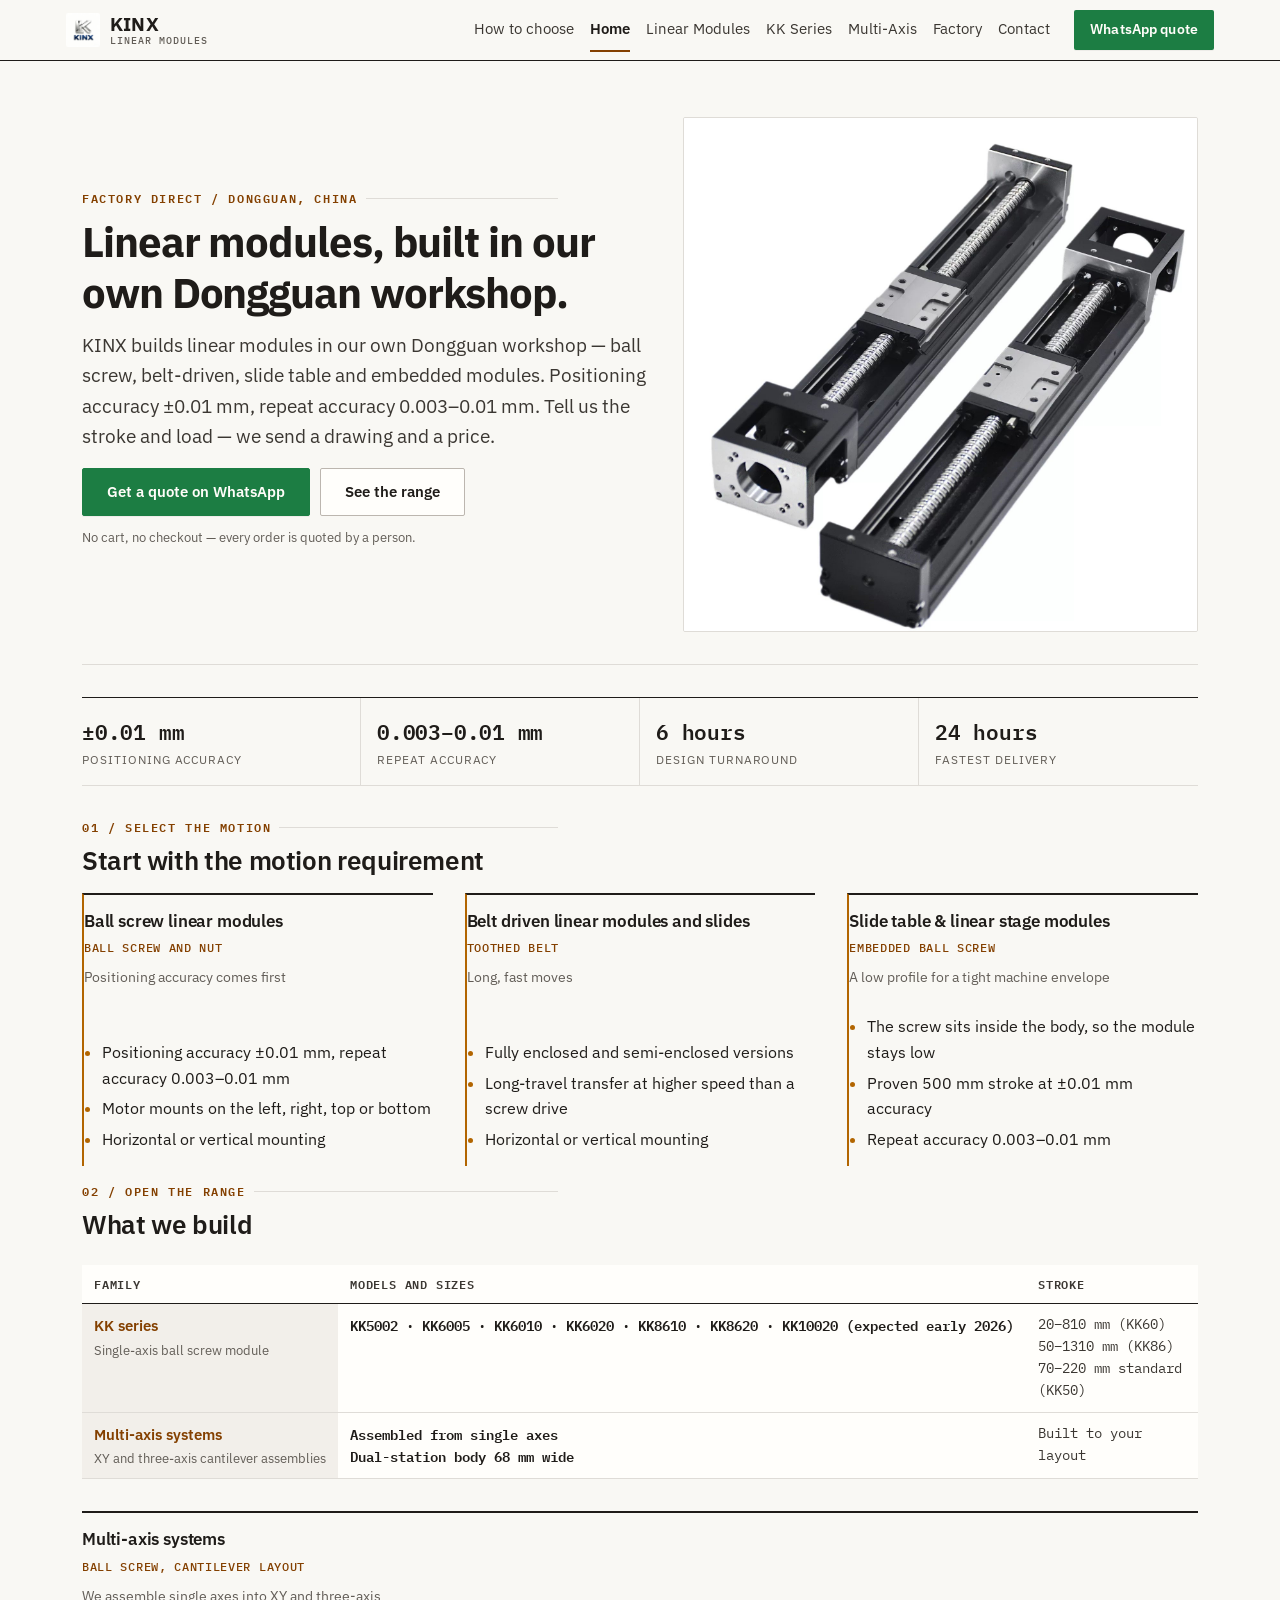
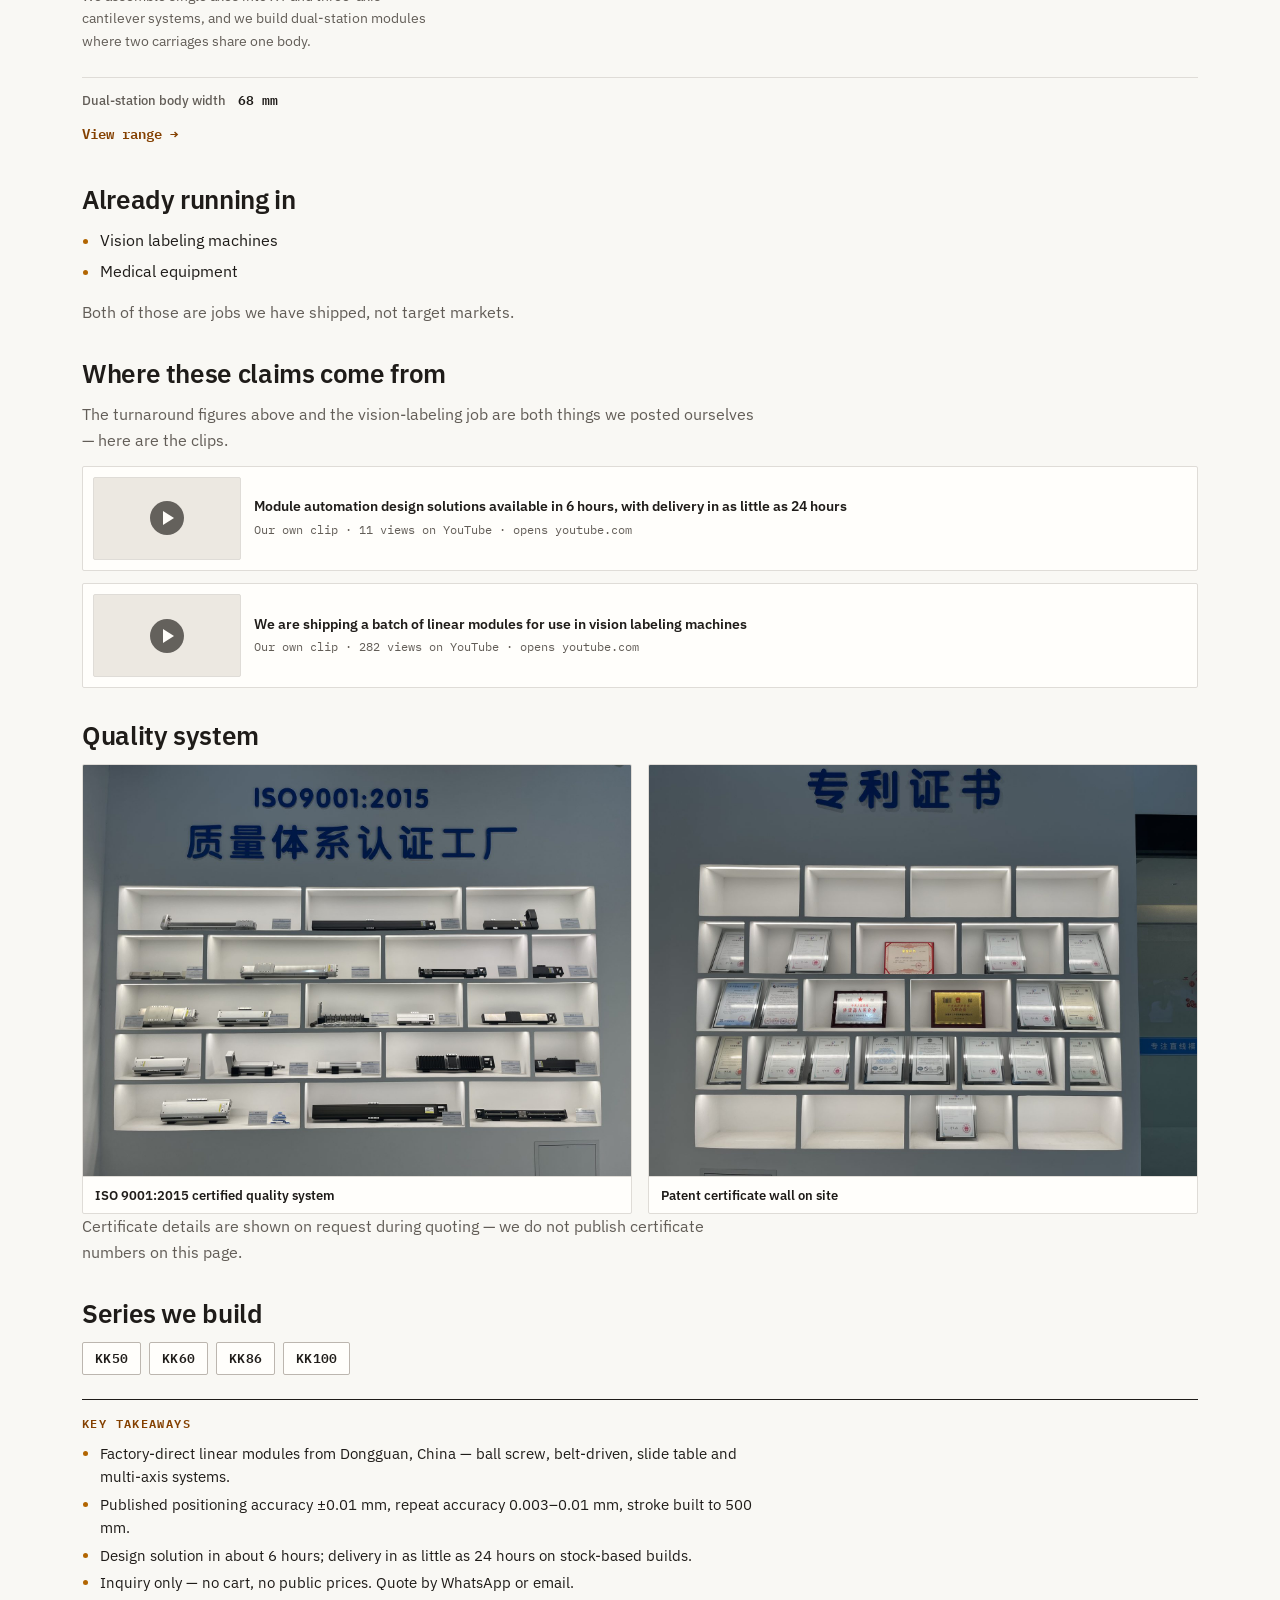
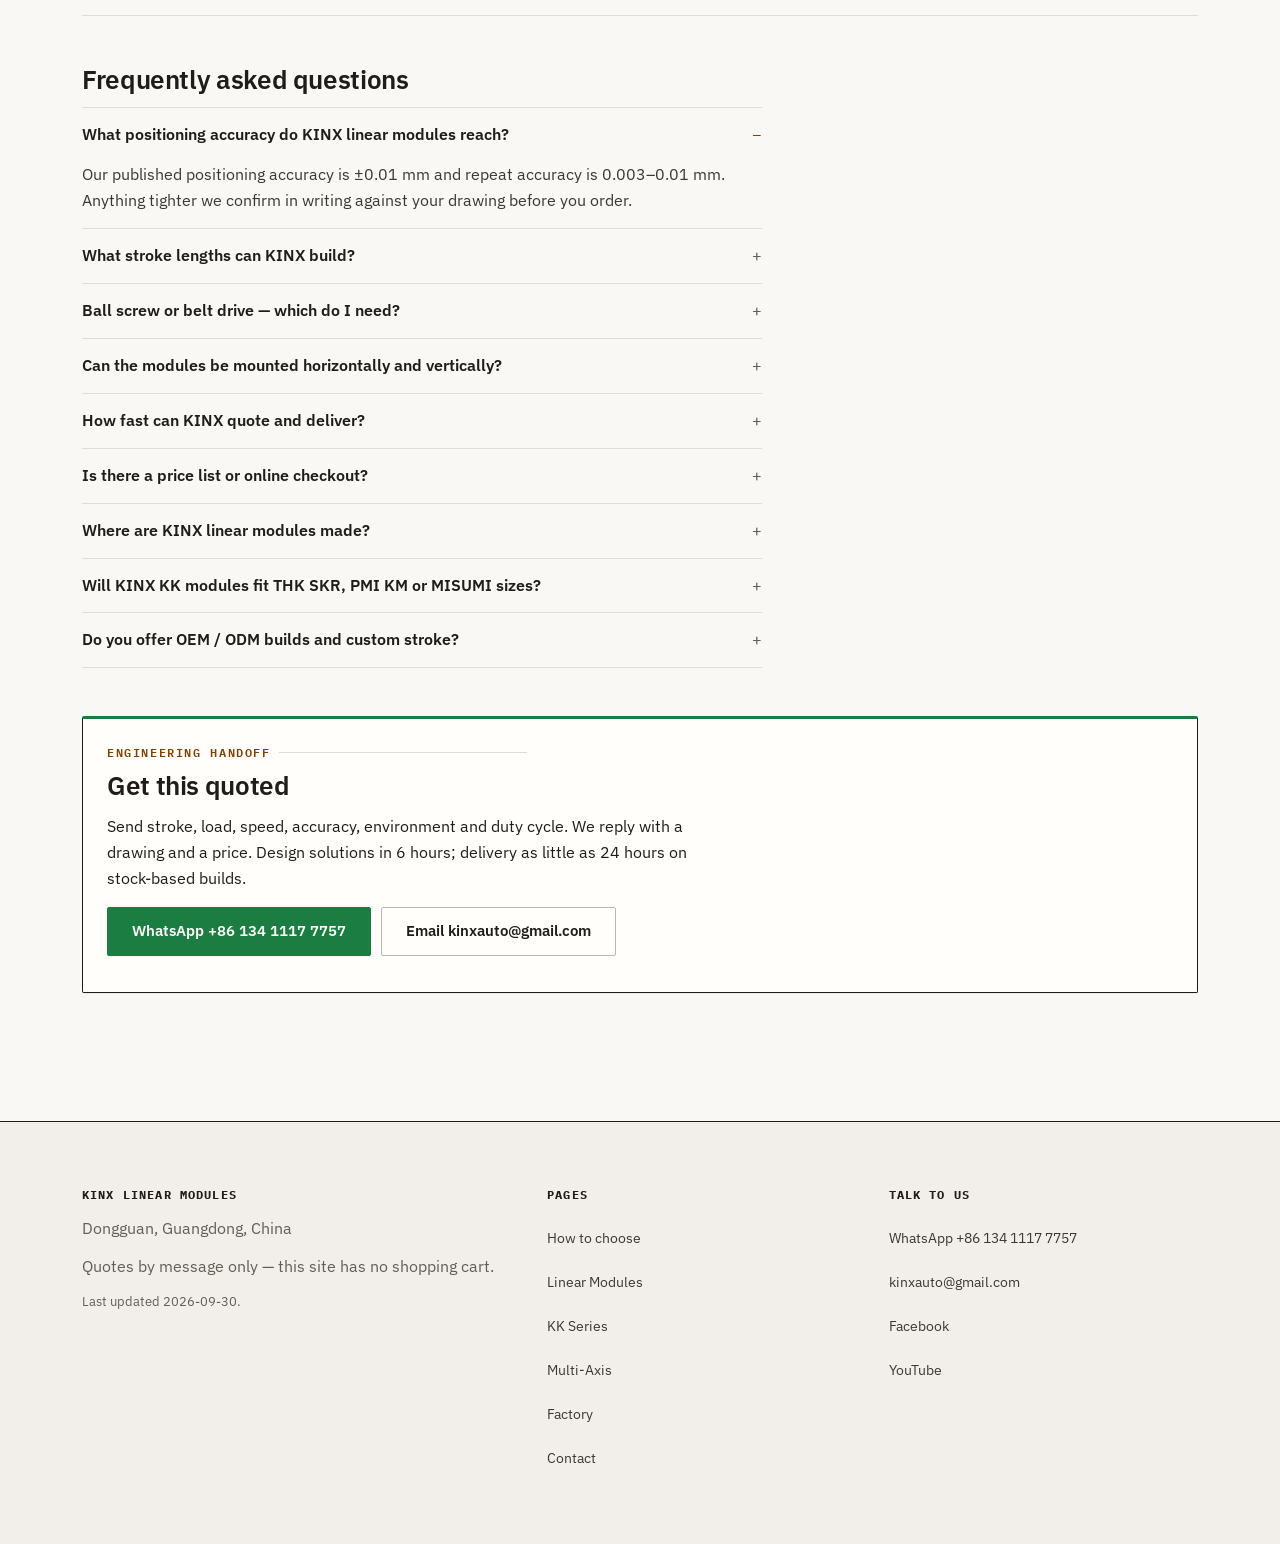
==== commit 69f15aa5: "Graceful YouTube thumbnail fallback i.ytimg.com is unreachable from mainland networks; the browser w" ====
--- a/index.html
+++ b/index.html
@@ -61,7 +61,7 @@
     <h2>Where these claims come from</h2>
     <p class="mut">The turnaround figures above and the vision-labeling job are both things we
       posted ourselves — here are the clips.</p>
-    <div class="vgrid"><a class="vcard" href="https://www.youtube.com/watch?v=16T53HyQXjs" rel="noopener noreferrer" target="_blank" referrerpolicy="no-referrer"><span class="vthumb"><img src="https://i.ytimg.com/vi/16T53HyQXjs/hqdefault.jpg" alt="Module automation design solutions available in 6 hours, with delivery in as little as 24 hours" width="480" height="360" loading="lazy" decoding="async" referrerpolicy="no-referrer"><span class="vplay" aria-hidden="true"></span></span><span class="vmeta"><b>Module automation design solutions available in 6 hours, with delivery in as little as 24 hours</b><em>Our own clip &middot; 11 views on YouTube</em></span></a><a class="vcard" href="https://www.youtube.com/watch?v=_e8v8en61SQ" rel="noopener noreferrer" target="_blank" referrerpolicy="no-referrer"><span class="vthumb"><img src="https://i.ytimg.com/vi/_e8v8en61SQ/hqdefault.jpg" alt="We are shipping a batch of linear modules for use in vision labeling machines" width="480" height="360" loading="lazy" decoding="async" referrerpolicy="no-referrer"><span class="vplay" aria-hidden="true"></span></span><span class="vmeta"><b>We are shipping a batch of linear modules for use in vision labeling machines</b><em>Our own clip &middot; 282 views on YouTube</em></span></a></div>
+    <div class="vgrid"><a class="vcard" href="https://www.youtube.com/watch?v=16T53HyQXjs" rel="noopener noreferrer" target="_blank" referrerpolicy="no-referrer"><span class="vthumb"><img src="https://i.ytimg.com/vi/16T53HyQXjs/hqdefault.jpg" alt="" width="480" height="360" loading="lazy" decoding="async" referrerpolicy="no-referrer" onerror="this.remove()"><span class="vplay" aria-hidden="true"></span></span><span class="vmeta"><b>Module automation design solutions available in 6 hours, with delivery in as little as 24 hours</b><em>Our own clip &middot; 11 views on YouTube &middot; opens youtube.com</em></span></a><a class="vcard" href="https://www.youtube.com/watch?v=_e8v8en61SQ" rel="noopener noreferrer" target="_blank" referrerpolicy="no-referrer"><span class="vthumb"><img src="https://i.ytimg.com/vi/_e8v8en61SQ/hqdefault.jpg" alt="" width="480" height="360" loading="lazy" decoding="async" referrerpolicy="no-referrer" onerror="this.remove()"><span class="vplay" aria-hidden="true"></span></span><span class="vmeta"><b>We are shipping a batch of linear modules for use in vision labeling machines</b><em>Our own clip &middot; 282 views on YouTube &middot; opens youtube.com</em></span></a></div>
   </div>
   <div>
     <h2>Quality system</h2>
--- a/style.css
+++ b/style.css
@@ -150,7 +150,8 @@
 .navin{max-width:var(--max);margin:0 auto;padding:var(--space-2) var(--space-4);
   display:flex;align-items:center;gap:var(--space-4);flex-wrap:wrap}
 .brand{display:flex;align-items:center;gap:10px;font-weight:700;font-size:19px;
-  color:var(--ink);letter-spacing:.01em;flex:none}
+  color:var(--ink);letter-spacing:.01em;flex:none;min-height:44px}
+@media (min-width:900px){.brand{min-height:40px}}
 .brand:hover{text-decoration:none;color:var(--ink)}
 .brandlogo{width:34px;height:34px;border-radius:var(--radius);flex:none}
 .brandtxt{display:flex;flex-direction:column;line-height:1.12}
@@ -163,8 +164,10 @@
 .links a:hover{color:var(--ink);text-decoration:none;border-bottom-color:var(--accent-hi)}
 .links a.on{border-bottom-color:var(--accent);color:var(--ink);font-weight:600}
 .nav .cta{background:var(--wa);color:var(--accent-ink);padding:9px var(--space-4);
+  min-height:44px;display:inline-flex;align-items:center;
   border-radius:var(--radius);font-weight:600;font-size:13.5px;white-space:nowrap;
   letter-spacing:.01em;box-shadow:var(--lift-1)}
+@media (min-width:900px){.nav .cta{min-height:40px}}
 .nav .cta:hover{text-decoration:none;filter:brightness(1.08)}
 .nav .cta:active{filter:brightness(.92);transform:translateY(1px)}
 
@@ -275,15 +278,19 @@
   border-radius:var(--radius);padding:10px;background:var(--surface);color:var(--ink);
   transition:border-color var(--dur-1) var(--ease)}
 .vcard:hover{text-decoration:none;border-color:var(--line-strong)}
-.vthumb{position:relative;flex:0 0 148px;border-radius:var(--radius);overflow:hidden;
-  background:var(--soft)}
-.vthumb img{display:block;width:148px;height:83px;object-fit:cover}
+.vcard:hover .vmeta b{color:var(--accent)}
+/* 缩略图位：图能加载就显示图；i.ytimg.com 不可达（如大陆网络）时
+ * img 被 onerror 移除，这里只剩底色 + 播放标，依然是一块完整的方形框。 */
+.vthumb{position:relative;flex:0 0 148px;aspect-ratio:16/9;border-radius:var(--radius);
+  overflow:hidden;background:var(--sunken);border:1px solid var(--line)}
+.vthumb img{display:block;width:100%;height:100%;object-fit:cover}
 .vplay{position:absolute;left:50%;top:50%;transform:translate(-50%,-50%);
   width:34px;height:34px;border-radius:50%;background:oklch(23% 0.008 70 / .66)}
 .vplay:after{content:"";position:absolute;left:13px;top:10px;border-style:solid;
   border-width:7px 0 7px 11px;border-color:transparent transparent transparent var(--accent-ink)}
 .vmeta{display:block;min-width:0}
-.vmeta b{display:block;font-size:14px;line-height:1.4;font-weight:600}
+.vmeta b{display:block;font-size:14px;line-height:1.4;font-weight:600;
+  transition:color var(--dur-1) var(--ease)}
 .vmeta em{display:block;font-style:normal;color:var(--muted);font-size:12px;margin-top:3px;
   font-family:var(--mono)}
 
@@ -494,7 +501,6 @@
   .qbtns .btn{flex:1 1 100%;text-align:center}
   .gallery{grid-template-columns:1fr 1fr;gap:var(--space-2)}
   .vthumb{flex:0 0 112px}
-  .vthumb img{width:112px;height:63px}
   h2{margin-top:var(--space-5)}
 }
 
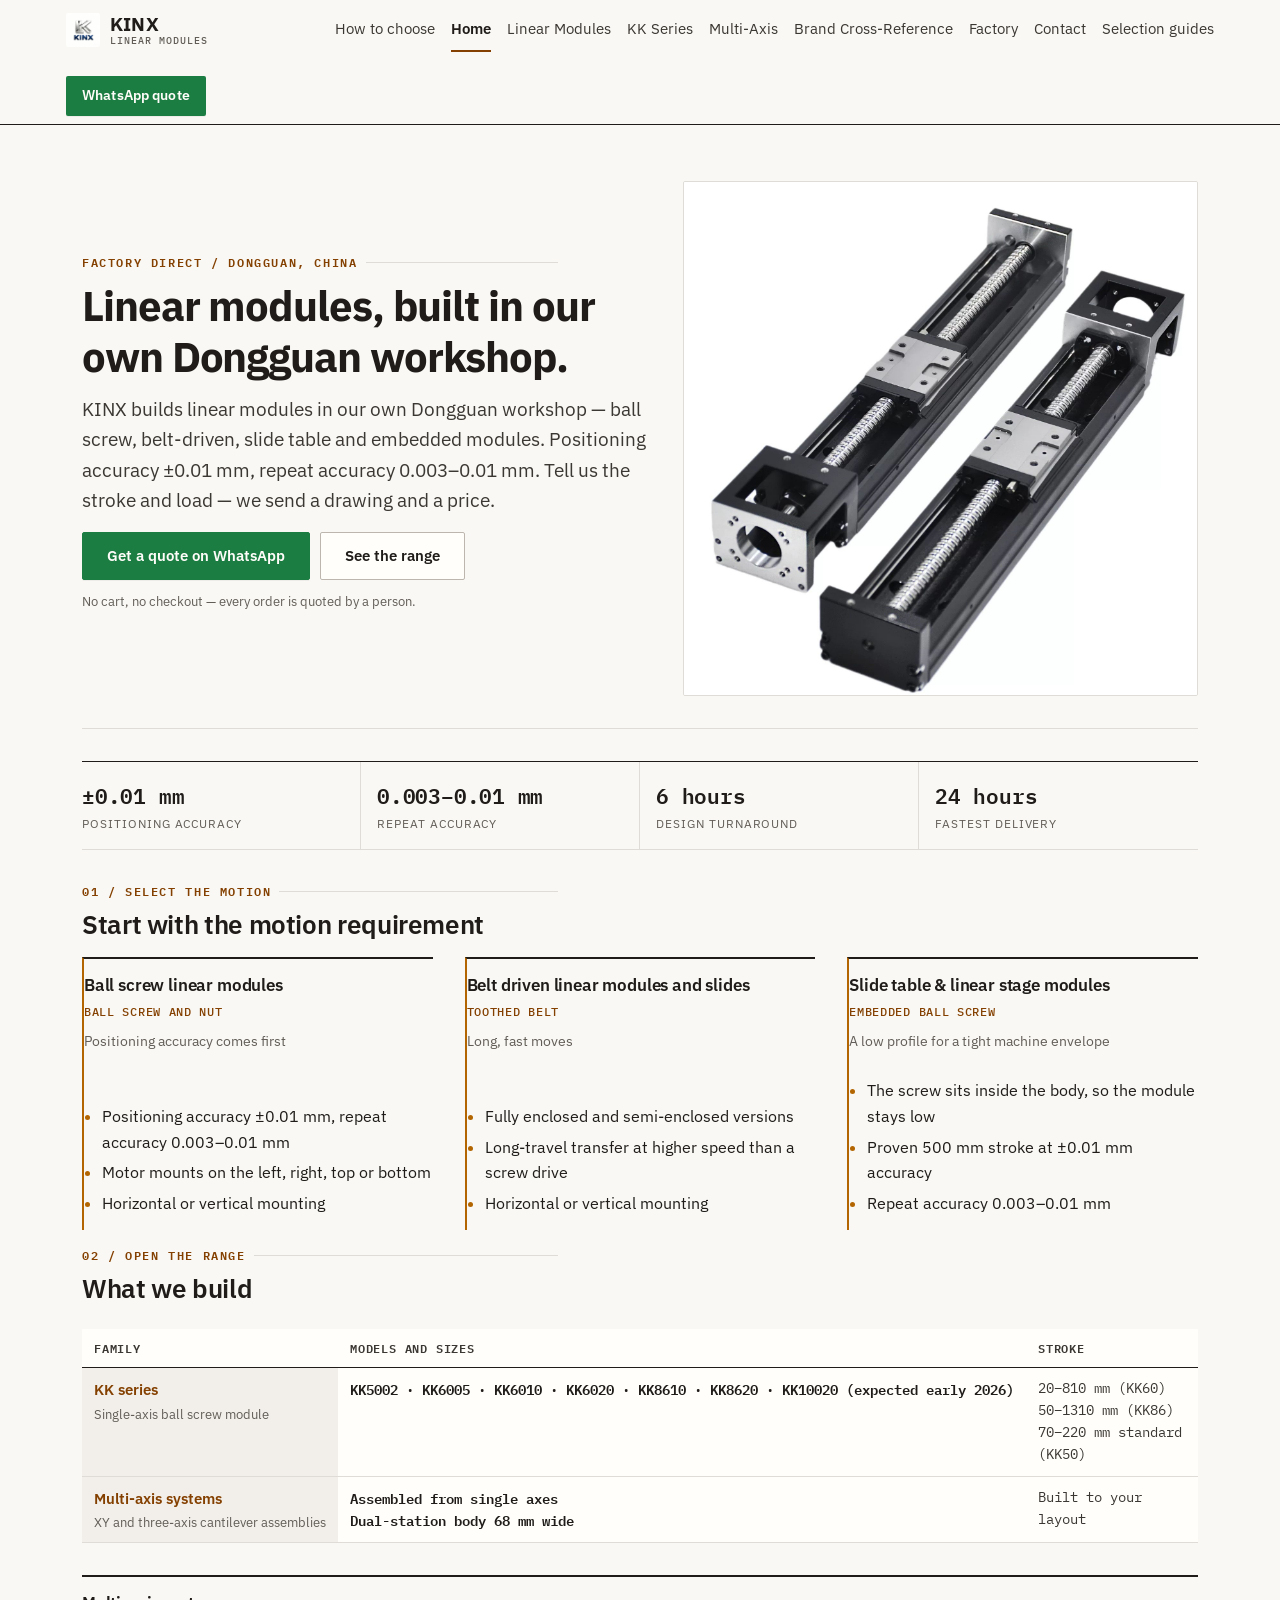
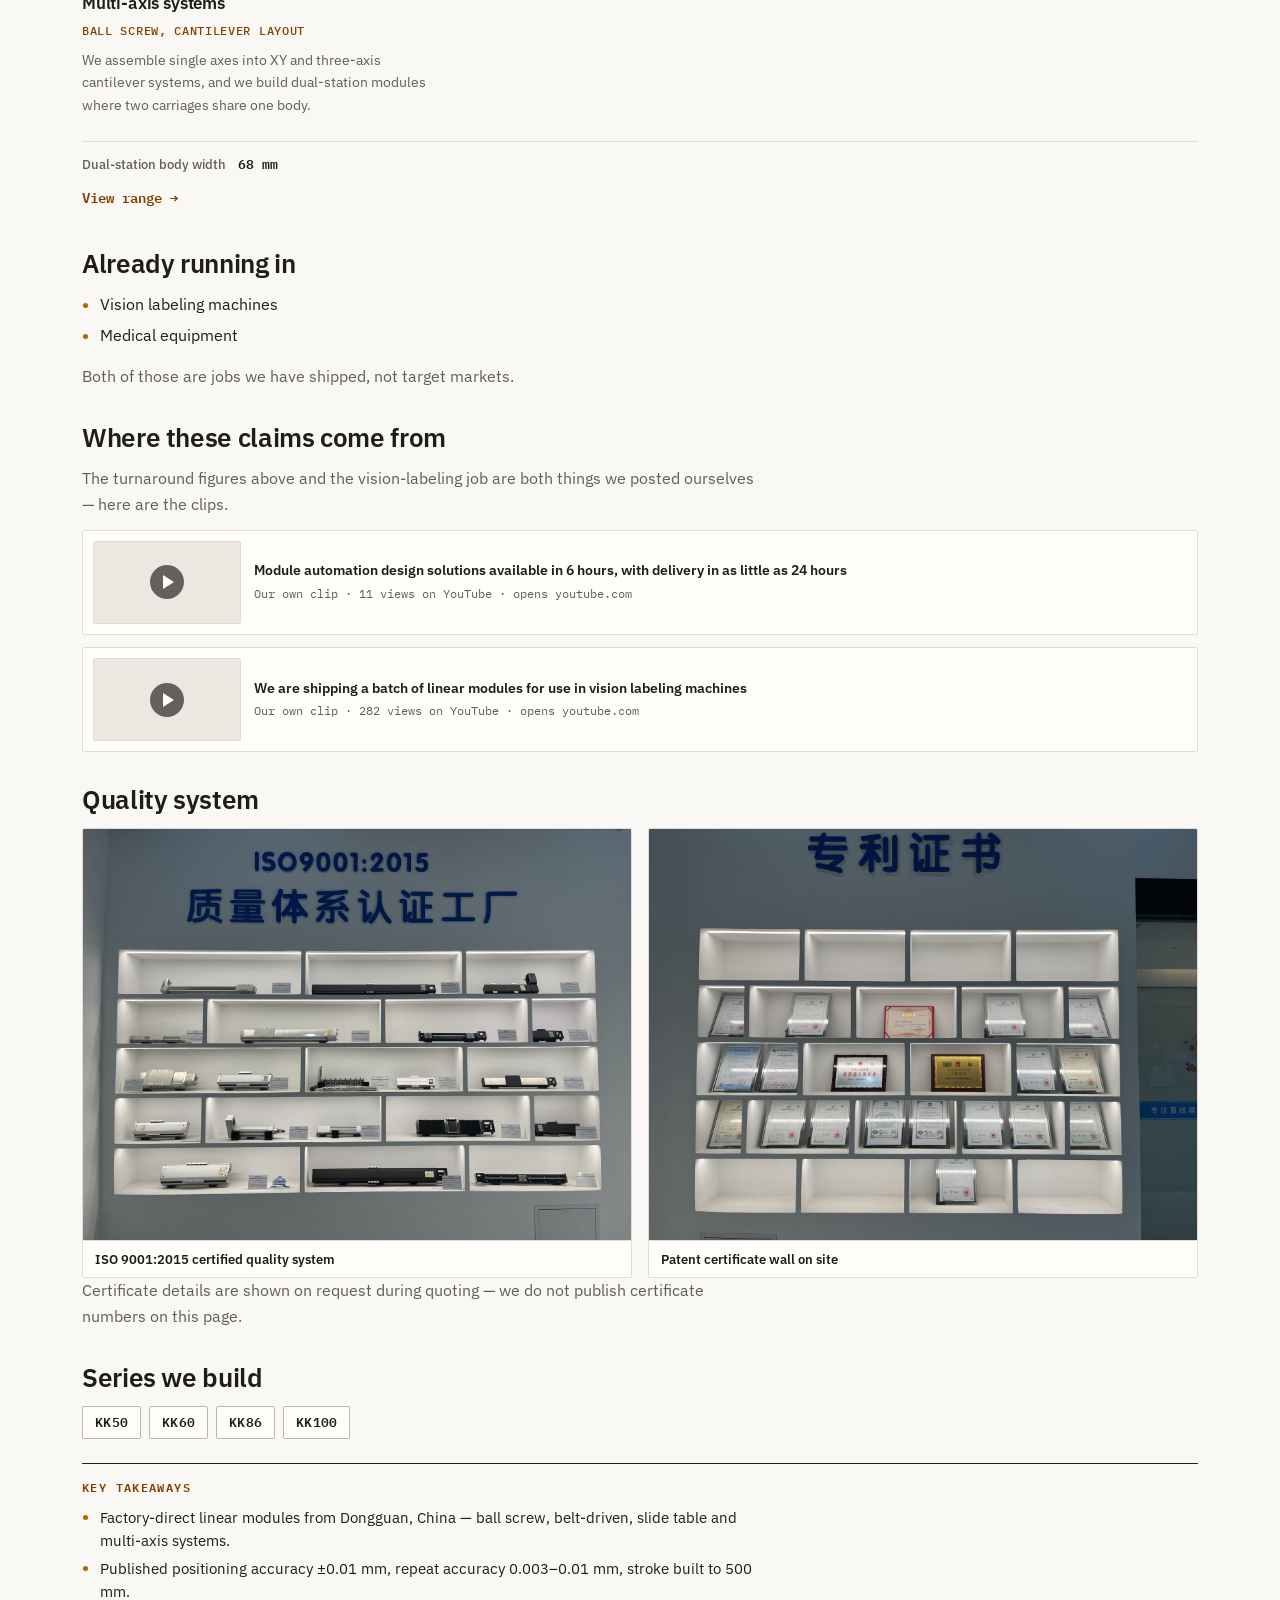
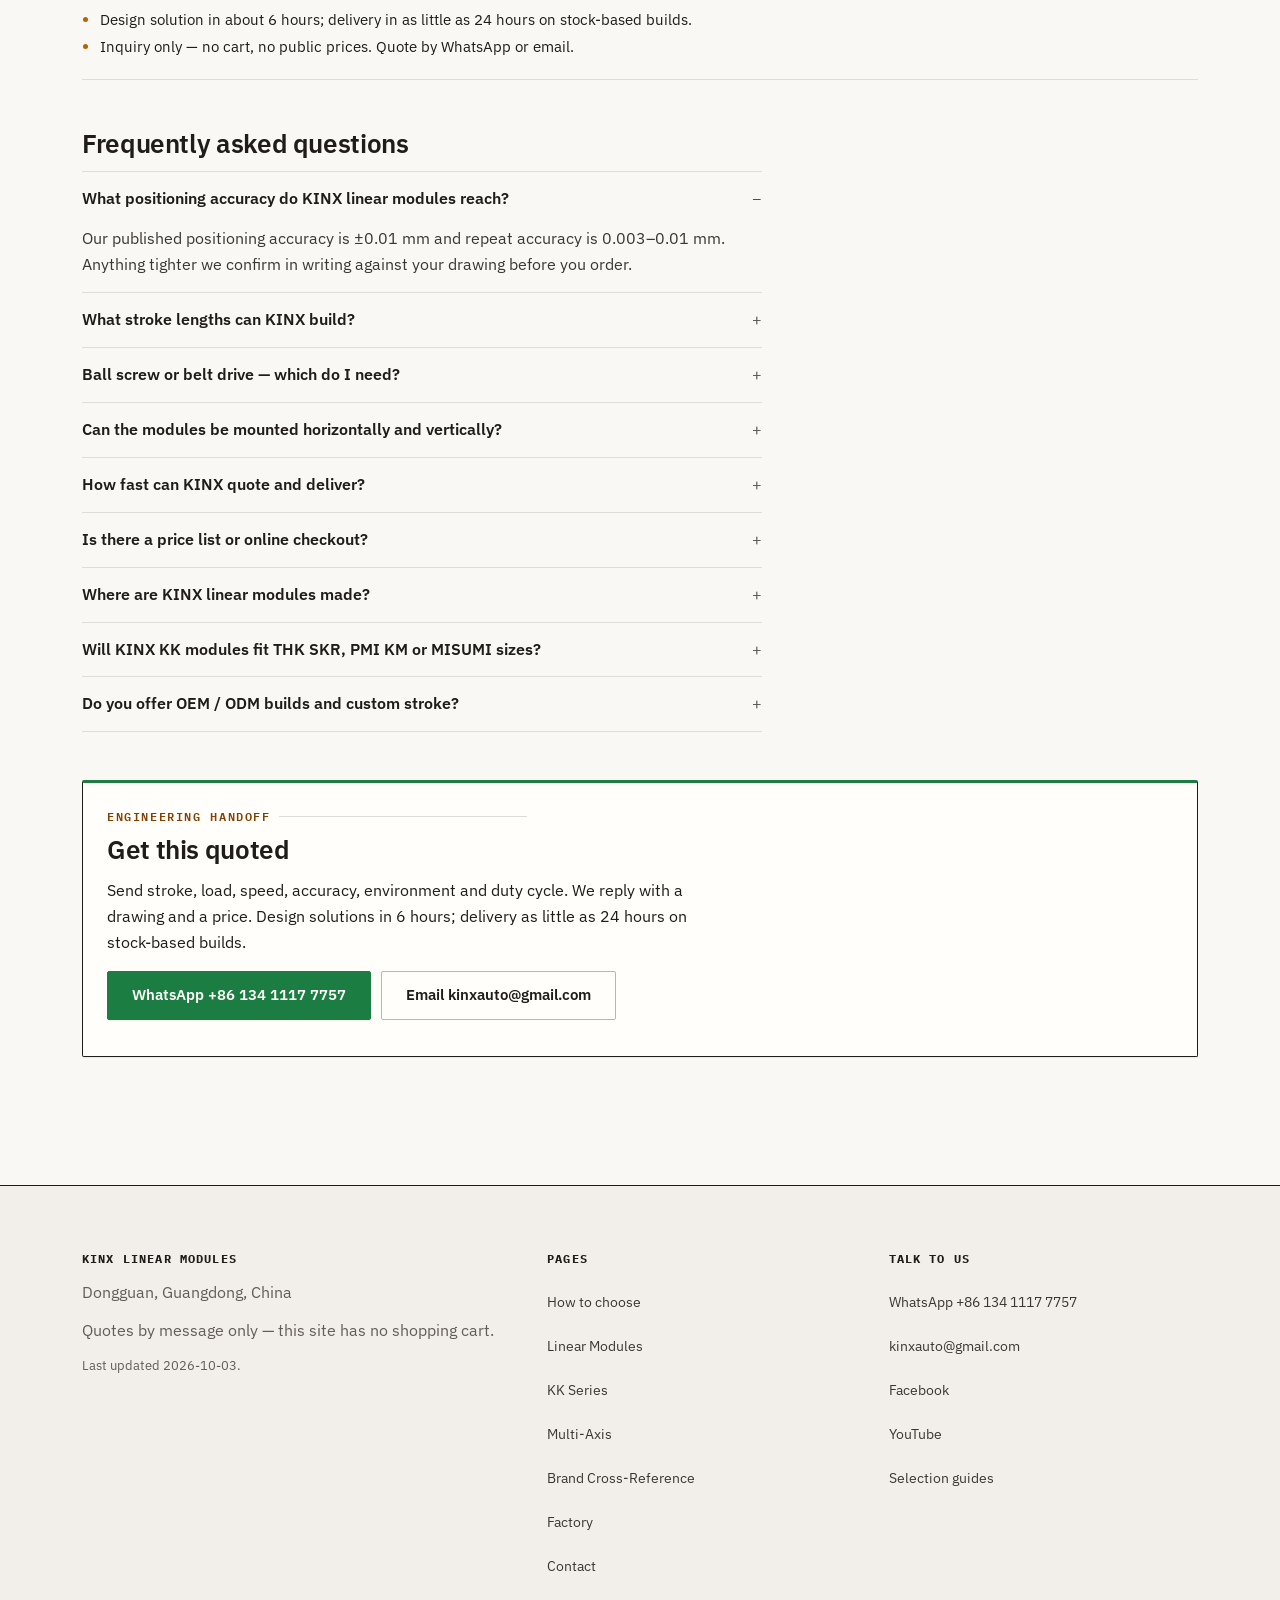
==== commit 5206d03f: "Add KK brand cross-reference page, align all URLs to the live GitHub Pages origin" ====
--- a/index.html
+++ b/index.html
@@ -13,10 +13,10 @@
 <meta property="og:locale" content="en">
 <meta name="twitter:card" content="summary_large_image">
 <link rel="stylesheet" href="style.css">
-<script type="application/ld+json">{"@context":"https://schema.org","@graph":[{"@type":"Organization","@id":"https://hello532.github.io/kinxfa/#org","name":"KINX","alternateName":"KINX Linear Modules","url":"https://hello532.github.io/kinxfa/","address":{"@type":"PostalAddress","addressLocality":"Dongguan","addressRegion":"Guangdong","addressCountry":"CN"},"email":"kinxauto@gmail.com","telephone":"+8613411177757","contactPoint":{"@type":"ContactPoint","contactType":"sales","telephone":"+8613411177757","email":"kinxauto@gmail.com","availableLanguage":["en","zh"]},"sameAs":["https://www.facebook.com/kinx.linearmodules","https://www.youtube.com/@KINXFA"],"knowsAbout":["Linear modules","Ball screw modules","Belt driven modules","Slide table modules"]},{"@type":"WebSite","@id":"https://hello532.github.io/kinxfa/#site","url":"https://hello532.github.io/kinxfa/","name":"KINX Linear Modules","publisher":{"@id":"https://hello532.github.io/kinxfa/#org"},"inLanguage":"en","dateModified":"2026-09-30"},{"@type":"FAQPage","mainEntity":[{"@type":"Question","name":"What positioning accuracy do KINX linear modules reach?","acceptedAnswer":{"@type":"Answer","text":"Our published positioning accuracy is ±0.01 mm and repeat accuracy is 0.003–0.01 mm. Anything tighter we confirm in writing against your drawing before you order."}},{"@type":"Question","name":"What stroke lengths can KINX build?","acceptedAnswer":{"@type":"Answer","text":"We have built and published strokes up to 500 mm. Our KK60 and KK86 modules are built to order across 20–810 mm and 50–1310 mm — any length in range, confirmed on a drawing."}},{"@type":"Question","name":"Ball screw or belt drive — which do I need?","acceptedAnswer":{"@type":"Answer","text":"Long, fast moves favour a belt drive; where positioning accuracy comes first, a ball screw is the better choice — a screw pushed too long and too fast will whip. Tell us the stroke, the speed and the accuracy you need and we recommend the drive."}},{"@type":"Question","name":"Can the modules be mounted horizontally and vertically?","acceptedAnswer":{"@type":"Answer","text":"Yes. Horizontal and vertical mounting are both supported. Tell us the orientation and duty cycle so we size the drive correctly."}},{"@type":"Question","name":"How fast can KINX quote and deliver?","acceptedAnswer":{"@type":"Answer","text":"We return a design solution in about 6 hours and can deliver in as little as 24 hours on stock-based builds."}},{"@type":"Question","name":"Is there a price list or online checkout?","acceptedAnswer":{"@type":"Answer","text":"No. KINX is a factory-direct inquiry site with no cart and no public prices. Send stroke, load and orientation by WhatsApp or email and we reply with a drawing and a price."}},{"@type":"Question","name":"Where are KINX linear modules made?","acceptedAnswer":{"@type":"Answer","text":"They are built in our own workshop in Dongguan, Guangdong, China, under an ISO 9001:2015 quality system."}},{"@type":"Question","name":"Will KINX KK modules fit THK SKR, PMI KM or MISUMI sizes?","acceptedAnswer":{"@type":"Answer","text":"Our KK sizes are built to match the mounting dimensions and combined height of the equivalent THK SKR / KR, PMI KM and MISUMI C-KS sizes. We state matching dimensions, not verified interchange — send the brand and part number and we confirm the dimension table on your drawing before you commit. We do not supply original-brand packaging or brand-authorisation papers."}},{"@type":"Question","name":"Do you offer OEM / ODM builds and custom stroke?","acceptedAnswer":{"@type":"Answer","text":"Yes. We build custom stroke and mounting structures to your drawing, and OEM / ODM is available. Send the stroke, load, orientation and any mounting constraint and we come back with a drawing and a price."}}]}]}</script>
+<script type="application/ld+json">{"@context":"https://schema.org","@graph":[{"@type":"Organization","@id":"https://hello532.github.io/kinxfa/#org","name":"KINX","alternateName":"KINX Linear Modules","url":"https://hello532.github.io/kinxfa/","address":{"@type":"PostalAddress","addressLocality":"Dongguan","addressRegion":"Guangdong","addressCountry":"CN"},"email":"kinxauto@gmail.com","telephone":"+8613411177757","contactPoint":{"@type":"ContactPoint","contactType":"sales","telephone":"+8613411177757","email":"kinxauto@gmail.com","availableLanguage":["en","zh"]},"sameAs":["https://www.facebook.com/kinx.linearmodules","https://www.youtube.com/@KINXFA"],"knowsAbout":["Linear modules","Ball screw modules","Belt driven modules","Slide table modules"]},{"@type":"WebSite","@id":"https://hello532.github.io/kinxfa/#site","url":"https://hello532.github.io/kinxfa/","name":"KINX Linear Modules","publisher":{"@id":"https://hello532.github.io/kinxfa/#org"},"inLanguage":"en","dateModified":"2026-10-03"},{"@type":"FAQPage","mainEntity":[{"@type":"Question","name":"What positioning accuracy do KINX linear modules reach?","acceptedAnswer":{"@type":"Answer","text":"Our published positioning accuracy is ±0.01 mm and repeat accuracy is 0.003–0.01 mm. Anything tighter we confirm in writing against your drawing before you order."}},{"@type":"Question","name":"What stroke lengths can KINX build?","acceptedAnswer":{"@type":"Answer","text":"We have built and published strokes up to 500 mm. Our KK60 and KK86 modules are built to order across 20–810 mm and 50–1310 mm — any length in range, confirmed on a drawing."}},{"@type":"Question","name":"Ball screw or belt drive — which do I need?","acceptedAnswer":{"@type":"Answer","text":"Long, fast moves favour a belt drive; where positioning accuracy comes first, a ball screw is the better choice — a screw pushed too long and too fast will whip. Tell us the stroke, the speed and the accuracy you need and we recommend the drive."}},{"@type":"Question","name":"Can the modules be mounted horizontally and vertically?","acceptedAnswer":{"@type":"Answer","text":"Yes. Horizontal and vertical mounting are both supported. Tell us the orientation and duty cycle so we size the drive correctly."}},{"@type":"Question","name":"How fast can KINX quote and deliver?","acceptedAnswer":{"@type":"Answer","text":"We return a design solution in about 6 hours and can deliver in as little as 24 hours on stock-based builds."}},{"@type":"Question","name":"Is there a price list or online checkout?","acceptedAnswer":{"@type":"Answer","text":"No. KINX is a factory-direct inquiry site with no cart and no public prices. Send stroke, load and orientation by WhatsApp or email and we reply with a drawing and a price."}},{"@type":"Question","name":"Where are KINX linear modules made?","acceptedAnswer":{"@type":"Answer","text":"They are built in our own workshop in Dongguan, Guangdong, China, under an ISO 9001:2015 quality system."}},{"@type":"Question","name":"Will KINX KK modules fit THK SKR, PMI KM or MISUMI sizes?","acceptedAnswer":{"@type":"Answer","text":"Our KK sizes are built to match the mounting dimensions and combined height of the equivalent THK SKR / KR, PMI KM and MISUMI C-KS sizes. We state matching dimensions, not verified interchange — send the brand and part number and we confirm the dimension table on your drawing before you commit. We do not supply original-brand packaging or brand-authorisation papers."}},{"@type":"Question","name":"Do you offer OEM / ODM builds and custom stroke?","acceptedAnswer":{"@type":"Answer","text":"Yes. We build custom stroke and mounting structures to your drawing, and OEM / ODM is available. Send the stroke, load, orientation and any mounting constraint and we come back with a drawing and a price."}}]}]}</script>
 </head><body>
 <a class="skip-link" href="#main">Skip to content</a>
-<header role="banner" class="nav"><div class="navin"><a class="brand" href="index.html"><img class="brandlogo" src="assets/kinx-logo.png" alt="KINX logo" width="36" height="36" loading="eager" decoding="async"><span class="brandtxt">KINX<span>Linear Modules</span></span></a><nav class="links" aria-label="Main"><a href="how-to-choose.html">How to choose</a><a href="index.html" class="on">Home</a><a href="linear-modules.html">Linear Modules</a><a href="kk-modules.html">KK Series</a><a href="multi-axis-systems.html">Multi-Axis</a><a href="factory.html">Factory</a><a href="contact.html">Contact</a></nav><a class="cta" href="https://wa.me/8613411177757?text=Hi%20KINX%2C%20I%20need%20a%20quote%20for%20a%20linear%20module." rel="noopener noreferrer" target="_blank" aria-label="Get a quote on WhatsApp">WhatsApp quote</a></div></header>
+<header role="banner" class="nav"><div class="navin"><a class="brand" href="index.html"><img class="brandlogo" src="assets/kinx-logo.png" alt="KINX logo" width="36" height="36" loading="eager" decoding="async"><span class="brandtxt">KINX<span>Linear Modules</span></span></a><nav class="links" aria-label="Main"><a href="how-to-choose.html">How to choose</a><a href="index.html" class="on">Home</a><a href="linear-modules.html">Linear Modules</a><a href="kk-modules.html">KK Series</a><a href="multi-axis-systems.html">Multi-Axis</a><a href="kk-replacement.html">Brand Cross-Reference</a><a href="factory.html">Factory</a><a href="contact.html">Contact</a><a href="https://hello532.github.io/linear-module-guide/" rel="noopener">Selection guides</a></nav><a class="cta" href="https://wa.me/8613411177757?text=Hi%20KINX%2C%20I%20need%20a%20quote%20for%20a%20linear%20module." rel="noopener noreferrer" target="_blank" aria-label="Get a quote on WhatsApp">WhatsApp quote</a></div></header>
 <main id="main" class="wrap page page--home">
 <section class="hero">
   <div class="herotext">
@@ -79,5 +79,5 @@
 
 <div class="qbox"><p class="eyebrow">ENGINEERING HANDOFF</p><h2>Get this quoted</h2><p>Send stroke, load, speed, accuracy, environment and duty cycle. We reply with a drawing and a price. Design solutions in 6 hours; delivery as little as 24 hours on stock-based builds.</p><div class="qbtns"><a class="btn wa" href="https://wa.me/8613411177757?text=Hi%20KINX%2C%20I%20need%20a%20quote%20for%20a%20linear%20module.%20Stroke%3A%20___%20mm.%20Load%3A%20___%20kg.%20Orientation%3A%20horizontal/vertical.%20Speed%3A%20___%20mm/s.%20Repeat%20accuracy%3A%20___%20mm.%20Environment%3A%20dust%20/%20chips%20/%20corrosion%3F%20Cycles%3A%20___%20/min." rel="noopener noreferrer" target="_blank" aria-label="Get a quote on WhatsApp">WhatsApp +86 134 1117 7757</a><a class="btn" href="mailto:kinxauto@gmail.com?subject=Quote%20request%20%E2%80%94%20linear%20module&body=Hello%20KINX%2C%0A%0APlease%20quote%20the%20following%3A%0A%0A1.%20Stroke%20%28mm%29%3A%20%0A2.%20Payload%20%28kg%29%20and%20orientation%20%28horizontal%20%2F%20vertical%29%3A%20%0A3.%20Speed%20%28mm%2Fs%29%3A%20%0A4.%20Repeat%20accuracy%20%28mm%29%3A%20%0A5.%20Environment%20%28dust%20%2F%20chips%20%2F%20glue%20%2F%20corrosion%3F%29%3A%20%0A6.%20Drive%20preference%20%28ball%20screw%20%2F%20belt%20%2F%20your%20recommendation%29%3A%20%0A7.%20Duty%20cycle%20%28cycles%20per%20minute%2C%20hours%20per%20day%29%3A%20%0A8.%20Quantity%3A%20%0A%0AThank%20you.">Email kinxauto@gmail.com</a></div></div>
 </main>
-<footer role="contentinfo" class="foot"><div class="footin"><div class="fcol"><b>KINX Linear Modules</b><p class="mut">Dongguan, Guangdong, China</p><p class="mut">Quotes by message only — this site has no shopping cart.</p><p class="micro">Last updated 2026-09-30.</p></div><div class="fcol"><b>Pages</b><div class="flinks"><a href="how-to-choose.html">How to choose</a><a href="linear-modules.html">Linear Modules</a><a href="kk-modules.html">KK Series</a><a href="multi-axis-systems.html">Multi-Axis</a><a href="factory.html">Factory</a><a href="contact.html">Contact</a></div></div><div class="fcol"><b>Talk to us</b><a href="https://wa.me/8613411177757?text=Hi%20KINX%2C%20I%20need%20a%20quote%20for%20a%20linear%20module." rel="noopener" target="_blank">WhatsApp +86 134 1117 7757</a><a href="mailto:kinxauto@gmail.com">kinxauto@gmail.com</a><a href="https://www.facebook.com/kinx.linearmodules" rel="noopener noreferrer" target="_blank">Facebook</a><a href="https://www.youtube.com/@KINXFA" rel="noopener noreferrer" target="_blank">YouTube</a></div></div></footer>
+<footer role="contentinfo" class="foot"><div class="footin"><div class="fcol"><b>KINX Linear Modules</b><p class="mut">Dongguan, Guangdong, China</p><p class="mut">Quotes by message only — this site has no shopping cart.</p><p class="micro">Last updated 2026-10-03.</p></div><div class="fcol"><b>Pages</b><div class="flinks"><a href="how-to-choose.html">How to choose</a><a href="linear-modules.html">Linear Modules</a><a href="kk-modules.html">KK Series</a><a href="multi-axis-systems.html">Multi-Axis</a><a href="kk-replacement.html">Brand Cross-Reference</a><a href="factory.html">Factory</a><a href="contact.html">Contact</a></div></div><div class="fcol"><b>Talk to us</b><a href="https://wa.me/8613411177757?text=Hi%20KINX%2C%20I%20need%20a%20quote%20for%20a%20linear%20module." rel="noopener" target="_blank">WhatsApp +86 134 1117 7757</a><a href="mailto:kinxauto@gmail.com">kinxauto@gmail.com</a><a href="https://www.facebook.com/kinx.linearmodules" rel="noopener noreferrer" target="_blank">Facebook</a><a href="https://www.youtube.com/@KINXFA" rel="noopener noreferrer" target="_blank">YouTube</a><a href="https://hello532.github.io/linear-module-guide/">Selection guides</a></div></div></footer>
 </body></html>
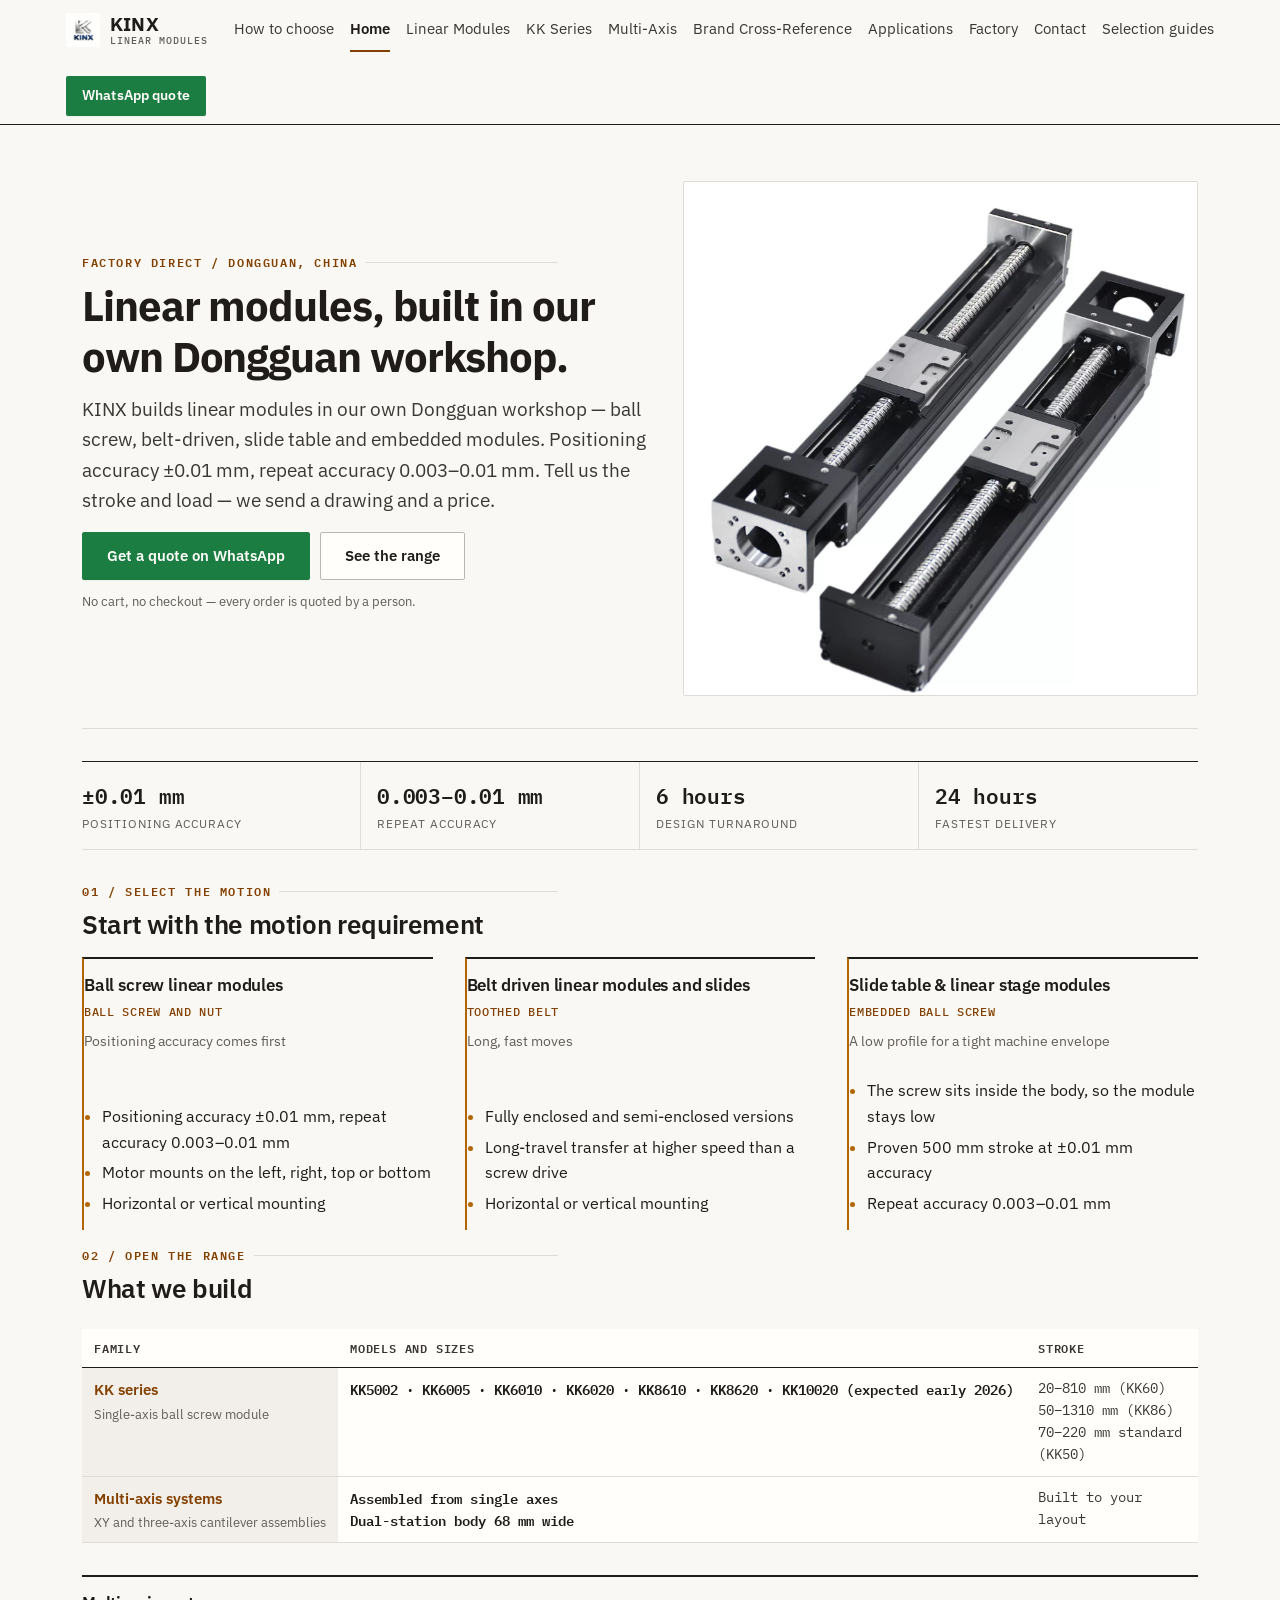
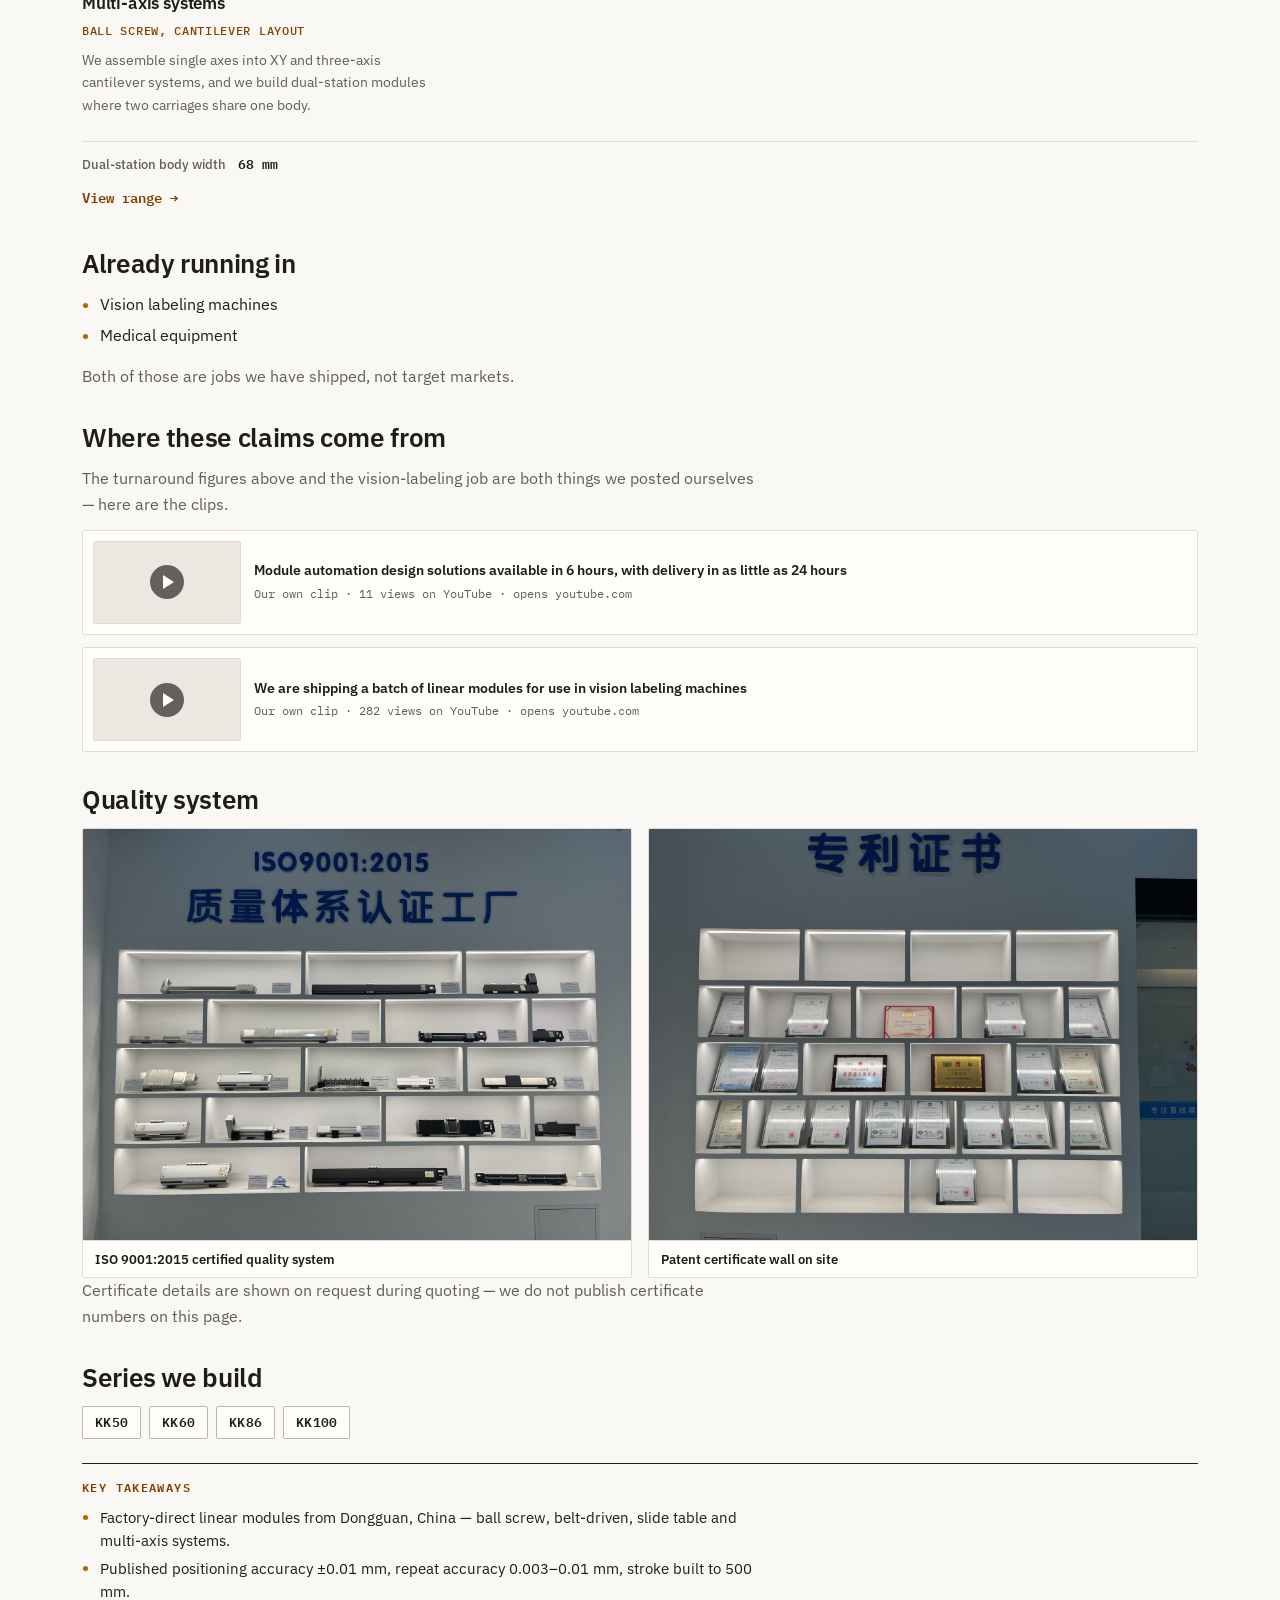
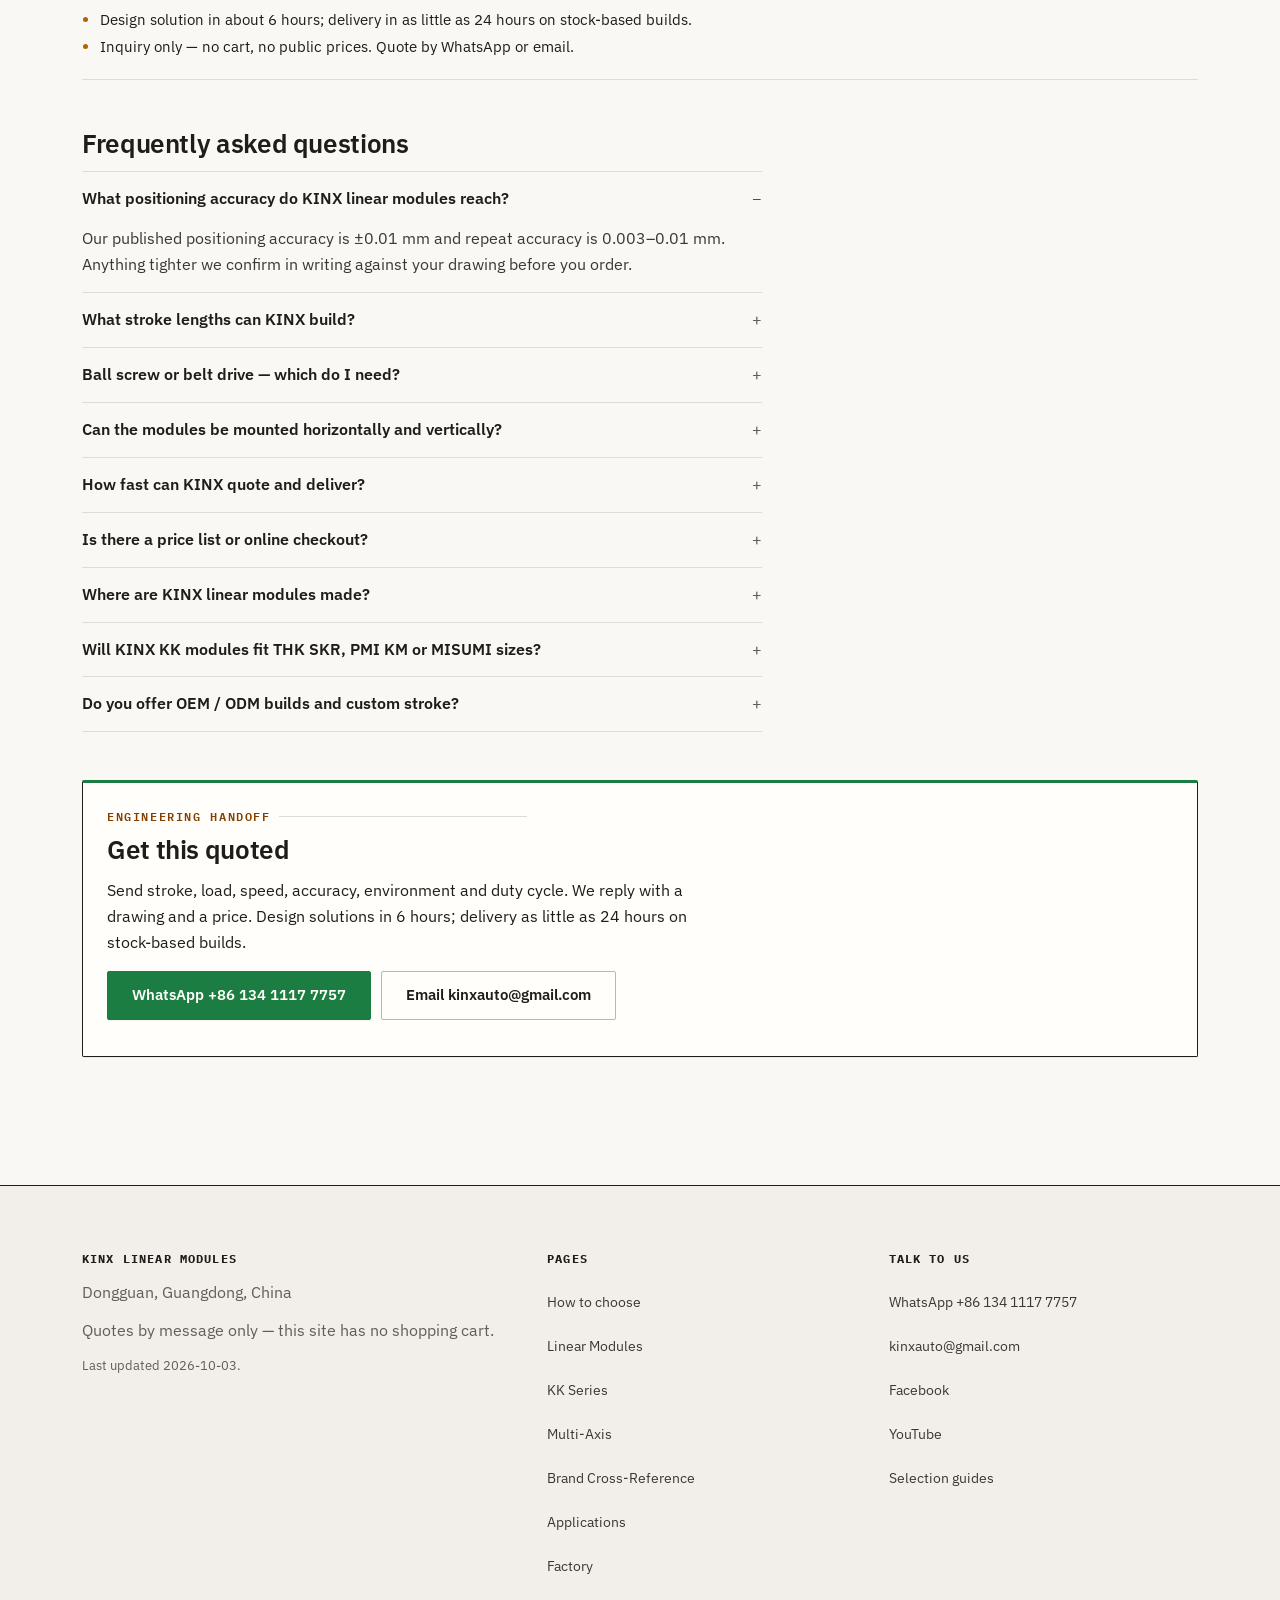
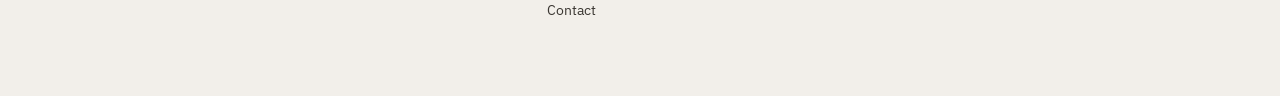
==== commit 44e57088: "Add applications page for shipped vision-labeling and medical work" ====
--- a/index.html
+++ b/index.html
@@ -16,7 +16,7 @@
 <script type="application/ld+json">{"@context":"https://schema.org","@graph":[{"@type":"Organization","@id":"https://hello532.github.io/kinxfa/#org","name":"KINX","alternateName":"KINX Linear Modules","url":"https://hello532.github.io/kinxfa/","address":{"@type":"PostalAddress","addressLocality":"Dongguan","addressRegion":"Guangdong","addressCountry":"CN"},"email":"kinxauto@gmail.com","telephone":"+8613411177757","contactPoint":{"@type":"ContactPoint","contactType":"sales","telephone":"+8613411177757","email":"kinxauto@gmail.com","availableLanguage":["en","zh"]},"sameAs":["https://www.facebook.com/kinx.linearmodules","https://www.youtube.com/@KINXFA"],"knowsAbout":["Linear modules","Ball screw modules","Belt driven modules","Slide table modules"]},{"@type":"WebSite","@id":"https://hello532.github.io/kinxfa/#site","url":"https://hello532.github.io/kinxfa/","name":"KINX Linear Modules","publisher":{"@id":"https://hello532.github.io/kinxfa/#org"},"inLanguage":"en","dateModified":"2026-10-03"},{"@type":"FAQPage","mainEntity":[{"@type":"Question","name":"What positioning accuracy do KINX linear modules reach?","acceptedAnswer":{"@type":"Answer","text":"Our published positioning accuracy is ±0.01 mm and repeat accuracy is 0.003–0.01 mm. Anything tighter we confirm in writing against your drawing before you order."}},{"@type":"Question","name":"What stroke lengths can KINX build?","acceptedAnswer":{"@type":"Answer","text":"We have built and published strokes up to 500 mm. Our KK60 and KK86 modules are built to order across 20–810 mm and 50–1310 mm — any length in range, confirmed on a drawing."}},{"@type":"Question","name":"Ball screw or belt drive — which do I need?","acceptedAnswer":{"@type":"Answer","text":"Long, fast moves favour a belt drive; where positioning accuracy comes first, a ball screw is the better choice — a screw pushed too long and too fast will whip. Tell us the stroke, the speed and the accuracy you need and we recommend the drive."}},{"@type":"Question","name":"Can the modules be mounted horizontally and vertically?","acceptedAnswer":{"@type":"Answer","text":"Yes. Horizontal and vertical mounting are both supported. Tell us the orientation and duty cycle so we size the drive correctly."}},{"@type":"Question","name":"How fast can KINX quote and deliver?","acceptedAnswer":{"@type":"Answer","text":"We return a design solution in about 6 hours and can deliver in as little as 24 hours on stock-based builds."}},{"@type":"Question","name":"Is there a price list or online checkout?","acceptedAnswer":{"@type":"Answer","text":"No. KINX is a factory-direct inquiry site with no cart and no public prices. Send stroke, load and orientation by WhatsApp or email and we reply with a drawing and a price."}},{"@type":"Question","name":"Where are KINX linear modules made?","acceptedAnswer":{"@type":"Answer","text":"They are built in our own workshop in Dongguan, Guangdong, China, under an ISO 9001:2015 quality system."}},{"@type":"Question","name":"Will KINX KK modules fit THK SKR, PMI KM or MISUMI sizes?","acceptedAnswer":{"@type":"Answer","text":"Our KK sizes are built to match the mounting dimensions and combined height of the equivalent THK SKR / KR, PMI KM and MISUMI C-KS sizes. We state matching dimensions, not verified interchange — send the brand and part number and we confirm the dimension table on your drawing before you commit. We do not supply original-brand packaging or brand-authorisation papers."}},{"@type":"Question","name":"Do you offer OEM / ODM builds and custom stroke?","acceptedAnswer":{"@type":"Answer","text":"Yes. We build custom stroke and mounting structures to your drawing, and OEM / ODM is available. Send the stroke, load, orientation and any mounting constraint and we come back with a drawing and a price."}}]}]}</script>
 </head><body>
 <a class="skip-link" href="#main">Skip to content</a>
-<header role="banner" class="nav"><div class="navin"><a class="brand" href="index.html"><img class="brandlogo" src="assets/kinx-logo.png" alt="KINX logo" width="36" height="36" loading="eager" decoding="async"><span class="brandtxt">KINX<span>Linear Modules</span></span></a><nav class="links" aria-label="Main"><a href="how-to-choose.html">How to choose</a><a href="index.html" class="on">Home</a><a href="linear-modules.html">Linear Modules</a><a href="kk-modules.html">KK Series</a><a href="multi-axis-systems.html">Multi-Axis</a><a href="kk-replacement.html">Brand Cross-Reference</a><a href="factory.html">Factory</a><a href="contact.html">Contact</a><a href="https://hello532.github.io/linear-module-guide/" rel="noopener">Selection guides</a></nav><a class="cta" href="https://wa.me/8613411177757?text=Hi%20KINX%2C%20I%20need%20a%20quote%20for%20a%20linear%20module." rel="noopener noreferrer" target="_blank" aria-label="Get a quote on WhatsApp">WhatsApp quote</a></div></header>
+<header role="banner" class="nav"><div class="navin"><a class="brand" href="index.html"><img class="brandlogo" src="assets/kinx-logo.png" alt="KINX logo" width="36" height="36" loading="eager" decoding="async"><span class="brandtxt">KINX<span>Linear Modules</span></span></a><nav class="links" aria-label="Main"><a href="how-to-choose.html">How to choose</a><a href="index.html" class="on">Home</a><a href="linear-modules.html">Linear Modules</a><a href="kk-modules.html">KK Series</a><a href="multi-axis-systems.html">Multi-Axis</a><a href="kk-replacement.html">Brand Cross-Reference</a><a href="applications.html">Applications</a><a href="factory.html">Factory</a><a href="contact.html">Contact</a><a href="https://hello532.github.io/linear-module-guide/" rel="noopener">Selection guides</a></nav><a class="cta" href="https://wa.me/8613411177757?text=Hi%20KINX%2C%20I%20need%20a%20quote%20for%20a%20linear%20module." rel="noopener noreferrer" target="_blank" aria-label="Get a quote on WhatsApp">WhatsApp quote</a></div></header>
 <main id="main" class="wrap page page--home">
 <section class="hero">
   <div class="herotext">
@@ -79,5 +79,5 @@
 
 <div class="qbox"><p class="eyebrow">ENGINEERING HANDOFF</p><h2>Get this quoted</h2><p>Send stroke, load, speed, accuracy, environment and duty cycle. We reply with a drawing and a price. Design solutions in 6 hours; delivery as little as 24 hours on stock-based builds.</p><div class="qbtns"><a class="btn wa" href="https://wa.me/8613411177757?text=Hi%20KINX%2C%20I%20need%20a%20quote%20for%20a%20linear%20module.%20Stroke%3A%20___%20mm.%20Load%3A%20___%20kg.%20Orientation%3A%20horizontal/vertical.%20Speed%3A%20___%20mm/s.%20Repeat%20accuracy%3A%20___%20mm.%20Environment%3A%20dust%20/%20chips%20/%20corrosion%3F%20Cycles%3A%20___%20/min." rel="noopener noreferrer" target="_blank" aria-label="Get a quote on WhatsApp">WhatsApp +86 134 1117 7757</a><a class="btn" href="mailto:kinxauto@gmail.com?subject=Quote%20request%20%E2%80%94%20linear%20module&body=Hello%20KINX%2C%0A%0APlease%20quote%20the%20following%3A%0A%0A1.%20Stroke%20%28mm%29%3A%20%0A2.%20Payload%20%28kg%29%20and%20orientation%20%28horizontal%20%2F%20vertical%29%3A%20%0A3.%20Speed%20%28mm%2Fs%29%3A%20%0A4.%20Repeat%20accuracy%20%28mm%29%3A%20%0A5.%20Environment%20%28dust%20%2F%20chips%20%2F%20glue%20%2F%20corrosion%3F%29%3A%20%0A6.%20Drive%20preference%20%28ball%20screw%20%2F%20belt%20%2F%20your%20recommendation%29%3A%20%0A7.%20Duty%20cycle%20%28cycles%20per%20minute%2C%20hours%20per%20day%29%3A%20%0A8.%20Quantity%3A%20%0A%0AThank%20you.">Email kinxauto@gmail.com</a></div></div>
 </main>
-<footer role="contentinfo" class="foot"><div class="footin"><div class="fcol"><b>KINX Linear Modules</b><p class="mut">Dongguan, Guangdong, China</p><p class="mut">Quotes by message only — this site has no shopping cart.</p><p class="micro">Last updated 2026-10-03.</p></div><div class="fcol"><b>Pages</b><div class="flinks"><a href="how-to-choose.html">How to choose</a><a href="linear-modules.html">Linear Modules</a><a href="kk-modules.html">KK Series</a><a href="multi-axis-systems.html">Multi-Axis</a><a href="kk-replacement.html">Brand Cross-Reference</a><a href="factory.html">Factory</a><a href="contact.html">Contact</a></div></div><div class="fcol"><b>Talk to us</b><a href="https://wa.me/8613411177757?text=Hi%20KINX%2C%20I%20need%20a%20quote%20for%20a%20linear%20module." rel="noopener" target="_blank">WhatsApp +86 134 1117 7757</a><a href="mailto:kinxauto@gmail.com">kinxauto@gmail.com</a><a href="https://www.facebook.com/kinx.linearmodules" rel="noopener noreferrer" target="_blank">Facebook</a><a href="https://www.youtube.com/@KINXFA" rel="noopener noreferrer" target="_blank">YouTube</a><a href="https://hello532.github.io/linear-module-guide/">Selection guides</a></div></div></footer>
+<footer role="contentinfo" class="foot"><div class="footin"><div class="fcol"><b>KINX Linear Modules</b><p class="mut">Dongguan, Guangdong, China</p><p class="mut">Quotes by message only — this site has no shopping cart.</p><p class="micro">Last updated 2026-10-03.</p></div><div class="fcol"><b>Pages</b><div class="flinks"><a href="how-to-choose.html">How to choose</a><a href="linear-modules.html">Linear Modules</a><a href="kk-modules.html">KK Series</a><a href="multi-axis-systems.html">Multi-Axis</a><a href="kk-replacement.html">Brand Cross-Reference</a><a href="applications.html">Applications</a><a href="factory.html">Factory</a><a href="contact.html">Contact</a></div></div><div class="fcol"><b>Talk to us</b><a href="https://wa.me/8613411177757?text=Hi%20KINX%2C%20I%20need%20a%20quote%20for%20a%20linear%20module." rel="noopener" target="_blank">WhatsApp +86 134 1117 7757</a><a href="mailto:kinxauto@gmail.com">kinxauto@gmail.com</a><a href="https://www.facebook.com/kinx.linearmodules" rel="noopener noreferrer" target="_blank">Facebook</a><a href="https://www.youtube.com/@KINXFA" rel="noopener noreferrer" target="_blank">YouTube</a><a href="https://hello532.github.io/linear-module-guide/">Selection guides</a></div></div></footer>
 </body></html>
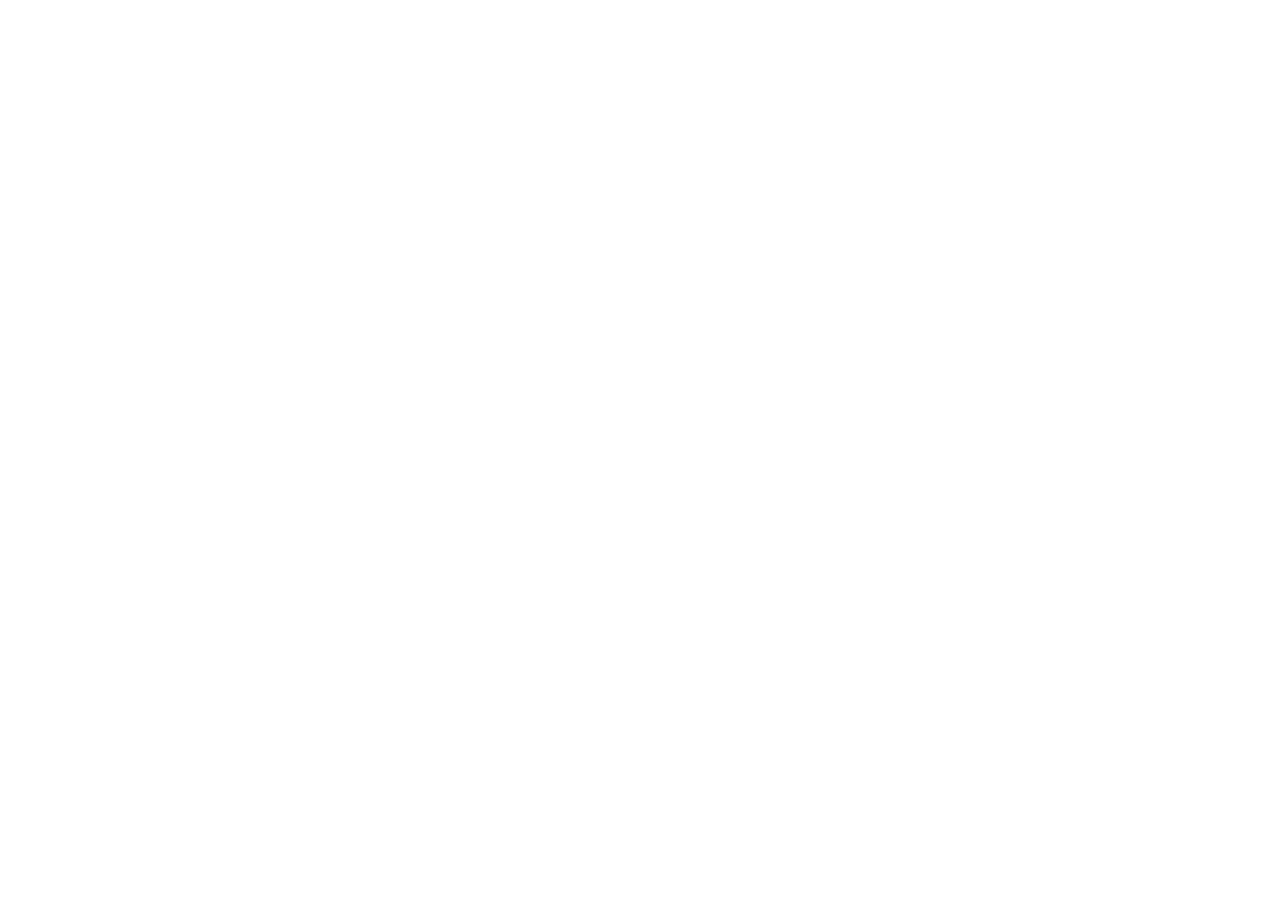
==== commit 6de2e491: "Migrate to kinxfa.com: canonical + meta refresh redirects, updated robots/llms/sitemap" ====
--- a/index.html
+++ b/index.html
@@ -1,83 +1,15 @@
-<!DOCTYPE html>
-<html lang="en"><head>
+<!doctype html>
+<html lang="en">
+<head>
 <meta charset="utf-8">
 <meta name="viewport" content="width=device-width,initial-scale=1">
-<title>KINX Linear Modules — Factory in Dongguan, China</title>
-<meta name="description" content="Factory-direct linear modules from Dongguan, China. Ball screw, belt-driven and slide table modules for testing machines, packaging equipment and…">
-<link rel="icon" href="assets/kinx-favicon.jpg" type="image/jpeg">
-<link rel="canonical" href="https://hello532.github.io/kinxfa/">
-<meta property="og:type" content="website">
-<meta property="og:title" content="KINX Linear Modules — Factory in Dongguan, China">
-<meta property="og:description" content="Factory-direct linear modules from Dongguan, China. Ball screw, belt-driven and slide table modules for testing machines, packaging equipment and gantry automation systems. ±0.01 mm accuracy, design in 6 hours. No online checkout.">
-<meta property="og:image" content="https://hello532.github.io/kinxfa/assets/kinx-322.jpg">
-<meta property="og:locale" content="en">
-<meta name="twitter:card" content="summary_large_image">
-<link rel="stylesheet" href="style.css">
-<script type="application/ld+json">{"@context":"https://schema.org","@graph":[{"@type":"Organization","@id":"https://hello532.github.io/kinxfa/#org","name":"KINX","alternateName":"KINX Linear Modules","url":"https://hello532.github.io/kinxfa/","address":{"@type":"PostalAddress","addressLocality":"Dongguan","addressRegion":"Guangdong","addressCountry":"CN"},"email":"kinxauto@gmail.com","telephone":"+8613411177757","contactPoint":{"@type":"ContactPoint","contactType":"sales","telephone":"+8613411177757","email":"kinxauto@gmail.com","availableLanguage":["en","zh"]},"sameAs":["https://www.facebook.com/kinx.linearmodules","https://www.youtube.com/@KINXFA"],"knowsAbout":["Linear modules","Ball screw modules","Belt driven modules","Slide table modules"]},{"@type":"WebSite","@id":"https://hello532.github.io/kinxfa/#site","url":"https://hello532.github.io/kinxfa/","name":"KINX Linear Modules","publisher":{"@id":"https://hello532.github.io/kinxfa/#org"},"inLanguage":"en","dateModified":"2026-10-03"},{"@type":"FAQPage","mainEntity":[{"@type":"Question","name":"What positioning accuracy do KINX linear modules reach?","acceptedAnswer":{"@type":"Answer","text":"Our published positioning accuracy is ±0.01 mm and repeat accuracy is 0.003–0.01 mm. Anything tighter we confirm in writing against your drawing before you order."}},{"@type":"Question","name":"What stroke lengths can KINX build?","acceptedAnswer":{"@type":"Answer","text":"We have built and published strokes up to 500 mm. Our KK60 and KK86 modules are built to order across 20–810 mm and 50–1310 mm — any length in range, confirmed on a drawing."}},{"@type":"Question","name":"Ball screw or belt drive — which do I need?","acceptedAnswer":{"@type":"Answer","text":"Long, fast moves favour a belt drive; where positioning accuracy comes first, a ball screw is the better choice — a screw pushed too long and too fast will whip. Tell us the stroke, the speed and the accuracy you need and we recommend the drive."}},{"@type":"Question","name":"Can the modules be mounted horizontally and vertically?","acceptedAnswer":{"@type":"Answer","text":"Yes. Horizontal and vertical mounting are both supported. Tell us the orientation and duty cycle so we size the drive correctly."}},{"@type":"Question","name":"How fast can KINX quote and deliver?","acceptedAnswer":{"@type":"Answer","text":"We return a design solution in about 6 hours and can deliver in as little as 24 hours on stock-based builds."}},{"@type":"Question","name":"Is there a price list or online checkout?","acceptedAnswer":{"@type":"Answer","text":"No. KINX is a factory-direct inquiry site with no cart and no public prices. Send stroke, load and orientation by WhatsApp or email and we reply with a drawing and a price."}},{"@type":"Question","name":"Where are KINX linear modules made?","acceptedAnswer":{"@type":"Answer","text":"They are built in our own workshop in Dongguan, Guangdong, China, under an ISO 9001:2015 quality system."}},{"@type":"Question","name":"Will KINX KK modules fit THK SKR, PMI KM or MISUMI sizes?","acceptedAnswer":{"@type":"Answer","text":"Our KK sizes are built to match the mounting dimensions and combined height of the equivalent THK SKR / KR, PMI KM and MISUMI C-KS sizes. We state matching dimensions, not verified interchange — send the brand and part number and we confirm the dimension table on your drawing before you commit. We do not supply original-brand packaging or brand-authorisation papers."}},{"@type":"Question","name":"Do you offer OEM / ODM builds and custom stroke?","acceptedAnswer":{"@type":"Answer","text":"Yes. We build custom stroke and mounting structures to your drawing, and OEM / ODM is available. Send the stroke, load, orientation and any mounting constraint and we come back with a drawing and a price."}}]}]}</script>
-</head><body>
-<a class="skip-link" href="#main">Skip to content</a>
-<header role="banner" class="nav"><div class="navin"><a class="brand" href="index.html"><img class="brandlogo" src="assets/kinx-logo.png" alt="KINX logo" width="36" height="36" loading="eager" decoding="async"><span class="brandtxt">KINX<span>Linear Modules</span></span></a><nav class="links" aria-label="Main"><a href="how-to-choose.html">How to choose</a><a href="index.html" class="on">Home</a><a href="linear-modules.html">Linear Modules</a><a href="kk-modules.html">KK Series</a><a href="multi-axis-systems.html">Multi-Axis</a><a href="kk-replacement.html">Brand Cross-Reference</a><a href="applications.html">Applications</a><a href="factory.html">Factory</a><a href="contact.html">Contact</a><a href="https://hello532.github.io/linear-module-guide/" rel="noopener">Selection guides</a></nav><a class="cta" href="https://wa.me/8613411177757?text=Hi%20KINX%2C%20I%20need%20a%20quote%20for%20a%20linear%20module." rel="noopener noreferrer" target="_blank" aria-label="Get a quote on WhatsApp">WhatsApp quote</a></div></header>
-<main id="main" class="wrap page page--home">
-<section class="hero">
-  <div class="herotext">
-    <p class="eyebrow">FACTORY DIRECT / DONGGUAN, CHINA</p>
-    <h1>Linear modules, built in our own Dongguan workshop.</h1>
-    <p class="lead">KINX builds linear modules in our own Dongguan workshop — ball screw,
-      belt-driven, slide table and embedded modules. Positioning
-      accuracy ±0.01 mm, repeat accuracy 0.003–0.01 mm. Tell us the stroke and
-      load — we send a drawing and a price.</p>
-    <div class="qbtns">
-      <a class="btn wa" href="https://wa.me/8613411177757?text=Hi%20KINX%2C%20I%20need%20a%20quote%20for%20a%20linear%20module." rel="noopener noreferrer" target="_blank" aria-label="Get a quote on WhatsApp">Get a quote on WhatsApp</a>
-      <a class="btn" href="linear-modules.html">See the range</a>
-    </div>
-    <p class="micro">No cart, no checkout — every order is quoted by a person.</p>
-  </div>
-  <figure class="heroimg"><img src="assets/kinx-322.jpg" alt="KINX ball screw linear module with slide table" loading="eager" decoding="async" width="1600" height="1600"></figure>
-</section>
-
-<section class="strip" aria-label="Published figures">
-  <div><b>±0.01 mm</b><span>positioning accuracy</span></div>
-  <div><b>0.003–0.01 mm</b><span>repeat accuracy</span></div>
-  <div><b>6 hours</b><span>design turnaround</span></div>
-  <div><b>24 hours</b><span>fastest delivery</span></div>
-</section>
-
-<section>
-  <div class="section-head"><p class="eyebrow">01 / SELECT THE MOTION</p><h2>Start with the motion requirement</h2></div>
-  <div class="pgrid choice-grid"><div class="pcard txt choice-card"><h3>Ball screw linear modules</h3><p class="drv">Ball screw and nut</p><p class="mut">Positioning accuracy comes first</p><ul class="bul"><li>Positioning accuracy ±0.01 mm, repeat accuracy 0.003–0.01 mm</li><li>Motor mounts on the left, right, top or bottom</li><li>Horizontal or vertical mounting</li></ul></div><div class="pcard txt choice-card"><h3>Belt driven linear modules and slides</h3><p class="drv">Toothed belt</p><p class="mut">Long, fast moves</p><ul class="bul"><li>Fully enclosed and semi-enclosed versions</li><li>Long-travel transfer at higher speed than a screw drive</li><li>Horizontal or vertical mounting</li></ul></div><div class="pcard txt choice-card"><h3>Slide table &amp; linear stage modules</h3><p class="drv">Embedded ball screw</p><p class="mut">A low profile for a tight machine envelope</p><ul class="bul"><li>The screw sits inside the body, so the module stays low</li><li>Proven 500 mm stroke at ±0.01 mm accuracy</li><li>Repeat accuracy 0.003–0.01 mm</li></ul></div></div>
-</section>
-
-<section>
-  <div class="section-head"><p class="eyebrow">02 / OPEN THE RANGE</p><h2>What we build</h2></div>
-  <div class="tsc"><table class="spec kktbl ranktbl"><caption class="sr-only">Linear module families built by KINX</caption><thead><tr><th scope="col">Family</th><th scope="col">Models and sizes</th><th scope="col">Stroke</th></tr></thead><tbody><tr><th scope="row"><a href="kk-modules.html">KK series</a><span class="rowsub">Single-axis ball screw module</span></th><td class="models">KK5002 · KK6005 · KK6010 · KK6020 · KK8610 · KK8620 · KK10020 (expected early 2026)</td><td>20–810 mm (KK60)<br>50–1310 mm (KK86)<br>70–220 mm standard (KK50)</td></tr><tr><th scope="row"><a href="multi-axis-systems.html">Multi-axis systems</a><span class="rowsub">XY and three-axis cantilever assemblies</span></th><td class="models">Assembled from single axes<br>Dual-station body 68 mm wide</td><td>Built to your layout</td></tr></tbody></table></div>
-  <div class="pgrid range-grid"><a class="pcard txt range-card" href="multi-axis-systems.html"><h3>Multi-axis systems</h3><p class="drv">Ball screw, cantilever layout</p><p class="mut">We assemble single axes into XY and three-axis cantilever systems, and we build dual-station modules where two carriages share one body.</p><dl class="kv"><dt>Dual-station body width</dt><dd>68 mm</dd></dl><span class="more">View range &rarr;</span></a></div>
-</section>
-
-<section class="two">
-  <div>
-    <h2>Already running in</h2>
-    <ul class="bul"><li>Vision labeling machines</li><li>Medical equipment</li></ul>
-    <p class="mut">Both of those are jobs we have shipped, not target markets.</p>
-    <h2>Where these claims come from</h2>
-    <p class="mut">The turnaround figures above and the vision-labeling job are both things we
-      posted ourselves — here are the clips.</p>
-    <div class="vgrid"><a class="vcard" href="https://www.youtube.com/watch?v=16T53HyQXjs" rel="noopener noreferrer" target="_blank" referrerpolicy="no-referrer"><span class="vthumb"><img src="https://i.ytimg.com/vi/16T53HyQXjs/hqdefault.jpg" alt="" width="480" height="360" loading="lazy" decoding="async" referrerpolicy="no-referrer" onerror="this.remove()"><span class="vplay" aria-hidden="true"></span></span><span class="vmeta"><b>Module automation design solutions available in 6 hours, with delivery in as little as 24 hours</b><em>Our own clip &middot; 11 views on YouTube &middot; opens youtube.com</em></span></a><a class="vcard" href="https://www.youtube.com/watch?v=_e8v8en61SQ" rel="noopener noreferrer" target="_blank" referrerpolicy="no-referrer"><span class="vthumb"><img src="https://i.ytimg.com/vi/_e8v8en61SQ/hqdefault.jpg" alt="" width="480" height="360" loading="lazy" decoding="async" referrerpolicy="no-referrer" onerror="this.remove()"><span class="vplay" aria-hidden="true"></span></span><span class="vmeta"><b>We are shipping a batch of linear modules for use in vision labeling machines</b><em>Our own clip &middot; 282 views on YouTube &middot; opens youtube.com</em></span></a></div>
-  </div>
-  <div>
-    <h2>Quality system</h2>
-    <div class="credrow"><figure class="cred"><img src="assets/kinx-355.jpg" alt="ISO 9001:2015 wall signage at the KINX workshop" loading="lazy" decoding="async" width="1600" height="1200"><figcaption>ISO 9001:2015 certified quality system</figcaption></figure><figure class="cred"><img src="assets/kinx-352.jpg" alt="Patent certificate wall inside the KINX factory" loading="lazy" decoding="async" width="1600" height="1200"><figcaption>Patent certificate wall on site</figcaption></figure></div>
-    <p class="mut">Certificate details are shown on request during quoting — we do not publish
-      certificate numbers on this page.</p>
-    <h2>Series we build</h2>
-    <ul class="tags"><li>KK50</li><li>KK60</li><li>KK86</li><li>KK100</li></ul>
-  </div>
-</section>
-
-<aside class="tldr"><h2 class="tldrh">Key takeaways</h2><ul><li>Factory-direct linear modules from Dongguan, China — ball screw, belt-driven, slide table and multi-axis systems.</li><li>Published positioning accuracy ±0.01 mm, repeat accuracy 0.003–0.01 mm, stroke built to 500 mm.</li><li>Design solution in about 6 hours; delivery in as little as 24 hours on stock-based builds.</li><li>Inquiry only — no cart, no public prices. Quote by WhatsApp or email.</li></ul></aside>
-
-<section class="faq"><h2>Frequently asked questions</h2><details class="qa" open><summary>What positioning accuracy do KINX linear modules reach?</summary><p>Our published positioning accuracy is ±0.01 mm and repeat accuracy is 0.003–0.01 mm. Anything tighter we confirm in writing against your drawing before you order.</p></details><details class="qa"><summary>What stroke lengths can KINX build?</summary><p>We have built and published strokes up to 500 mm. Our KK60 and KK86 modules are built to order across 20–810 mm and 50–1310 mm — any length in range, confirmed on a drawing.</p></details><details class="qa"><summary>Ball screw or belt drive — which do I need?</summary><p>Long, fast moves favour a belt drive; where positioning accuracy comes first, a ball screw is the better choice — a screw pushed too long and too fast will whip. Tell us the stroke, the speed and the accuracy you need and we recommend the drive.</p></details><details class="qa"><summary>Can the modules be mounted horizontally and vertically?</summary><p>Yes. Horizontal and vertical mounting are both supported. Tell us the orientation and duty cycle so we size the drive correctly.</p></details><details class="qa"><summary>How fast can KINX quote and deliver?</summary><p>We return a design solution in about 6 hours and can deliver in as little as 24 hours on stock-based builds.</p></details><details class="qa"><summary>Is there a price list or online checkout?</summary><p>No. KINX is a factory-direct inquiry site with no cart and no public prices. Send stroke, load and orientation by WhatsApp or email and we reply with a drawing and a price.</p></details><details class="qa"><summary>Where are KINX linear modules made?</summary><p>They are built in our own workshop in Dongguan, Guangdong, China, under an ISO 9001:2015 quality system.</p></details><details class="qa"><summary>Will KINX KK modules fit THK SKR, PMI KM or MISUMI sizes?</summary><p>Our KK sizes are built to match the mounting dimensions and combined height of the equivalent THK SKR / KR, PMI KM and MISUMI C-KS sizes. We state matching dimensions, not verified interchange — send the brand and part number and we confirm the dimension table on your drawing before you commit. We do not supply original-brand packaging or brand-authorisation papers.</p></details><details class="qa"><summary>Do you offer OEM / ODM builds and custom stroke?</summary><p>Yes. We build custom stroke and mounting structures to your drawing, and OEM / ODM is available. Send the stroke, load, orientation and any mounting constraint and we come back with a drawing and a price.</p></details></section>
-
-<div class="qbox"><p class="eyebrow">ENGINEERING HANDOFF</p><h2>Get this quoted</h2><p>Send stroke, load, speed, accuracy, environment and duty cycle. We reply with a drawing and a price. Design solutions in 6 hours; delivery as little as 24 hours on stock-based builds.</p><div class="qbtns"><a class="btn wa" href="https://wa.me/8613411177757?text=Hi%20KINX%2C%20I%20need%20a%20quote%20for%20a%20linear%20module.%20Stroke%3A%20___%20mm.%20Load%3A%20___%20kg.%20Orientation%3A%20horizontal/vertical.%20Speed%3A%20___%20mm/s.%20Repeat%20accuracy%3A%20___%20mm.%20Environment%3A%20dust%20/%20chips%20/%20corrosion%3F%20Cycles%3A%20___%20/min." rel="noopener noreferrer" target="_blank" aria-label="Get a quote on WhatsApp">WhatsApp +86 134 1117 7757</a><a class="btn" href="mailto:kinxauto@gmail.com?subject=Quote%20request%20%E2%80%94%20linear%20module&body=Hello%20KINX%2C%0A%0APlease%20quote%20the%20following%3A%0A%0A1.%20Stroke%20%28mm%29%3A%20%0A2.%20Payload%20%28kg%29%20and%20orientation%20%28horizontal%20%2F%20vertical%29%3A%20%0A3.%20Speed%20%28mm%2Fs%29%3A%20%0A4.%20Repeat%20accuracy%20%28mm%29%3A%20%0A5.%20Environment%20%28dust%20%2F%20chips%20%2F%20glue%20%2F%20corrosion%3F%29%3A%20%0A6.%20Drive%20preference%20%28ball%20screw%20%2F%20belt%20%2F%20your%20recommendation%29%3A%20%0A7.%20Duty%20cycle%20%28cycles%20per%20minute%2C%20hours%20per%20day%29%3A%20%0A8.%20Quantity%3A%20%0A%0AThank%20you.">Email kinxauto@gmail.com</a></div></div>
-</main>
-<footer role="contentinfo" class="foot"><div class="footin"><div class="fcol"><b>KINX Linear Modules</b><p class="mut">Dongguan, Guangdong, China</p><p class="mut">Quotes by message only — this site has no shopping cart.</p><p class="micro">Last updated 2026-10-03.</p></div><div class="fcol"><b>Pages</b><div class="flinks"><a href="how-to-choose.html">How to choose</a><a href="linear-modules.html">Linear Modules</a><a href="kk-modules.html">KK Series</a><a href="multi-axis-systems.html">Multi-Axis</a><a href="kk-replacement.html">Brand Cross-Reference</a><a href="applications.html">Applications</a><a href="factory.html">Factory</a><a href="contact.html">Contact</a></div></div><div class="fcol"><b>Talk to us</b><a href="https://wa.me/8613411177757?text=Hi%20KINX%2C%20I%20need%20a%20quote%20for%20a%20linear%20module." rel="noopener" target="_blank">WhatsApp +86 134 1117 7757</a><a href="mailto:kinxauto@gmail.com">kinxauto@gmail.com</a><a href="https://www.facebook.com/kinx.linearmodules" rel="noopener noreferrer" target="_blank">Facebook</a><a href="https://www.youtube.com/@KINXFA" rel="noopener noreferrer" target="_blank">YouTube</a><a href="https://hello532.github.io/linear-module-guide/">Selection guides</a></div></div></footer>
-</body></html>
+<title>KINX Linear Modules — moved to kinxfa.com</title>
+<meta name="description" content="This page has moved to kinxfa.com — factory-direct ball screw and belt driven linear modules from Dongguan, China.">
+<link rel="canonical" href="https://kinxfa.com/">
+<meta http-equiv="refresh" content="0;url=https://kinxfa.com/">
+<meta name="robots" content="index,follow">
+</head>
+<body>
+<p>This page has moved to <a href="https://kinxfa.com/">https://kinxfa.com/</a>. You will be redirected automatically.</p>
+</body>
+</html>
